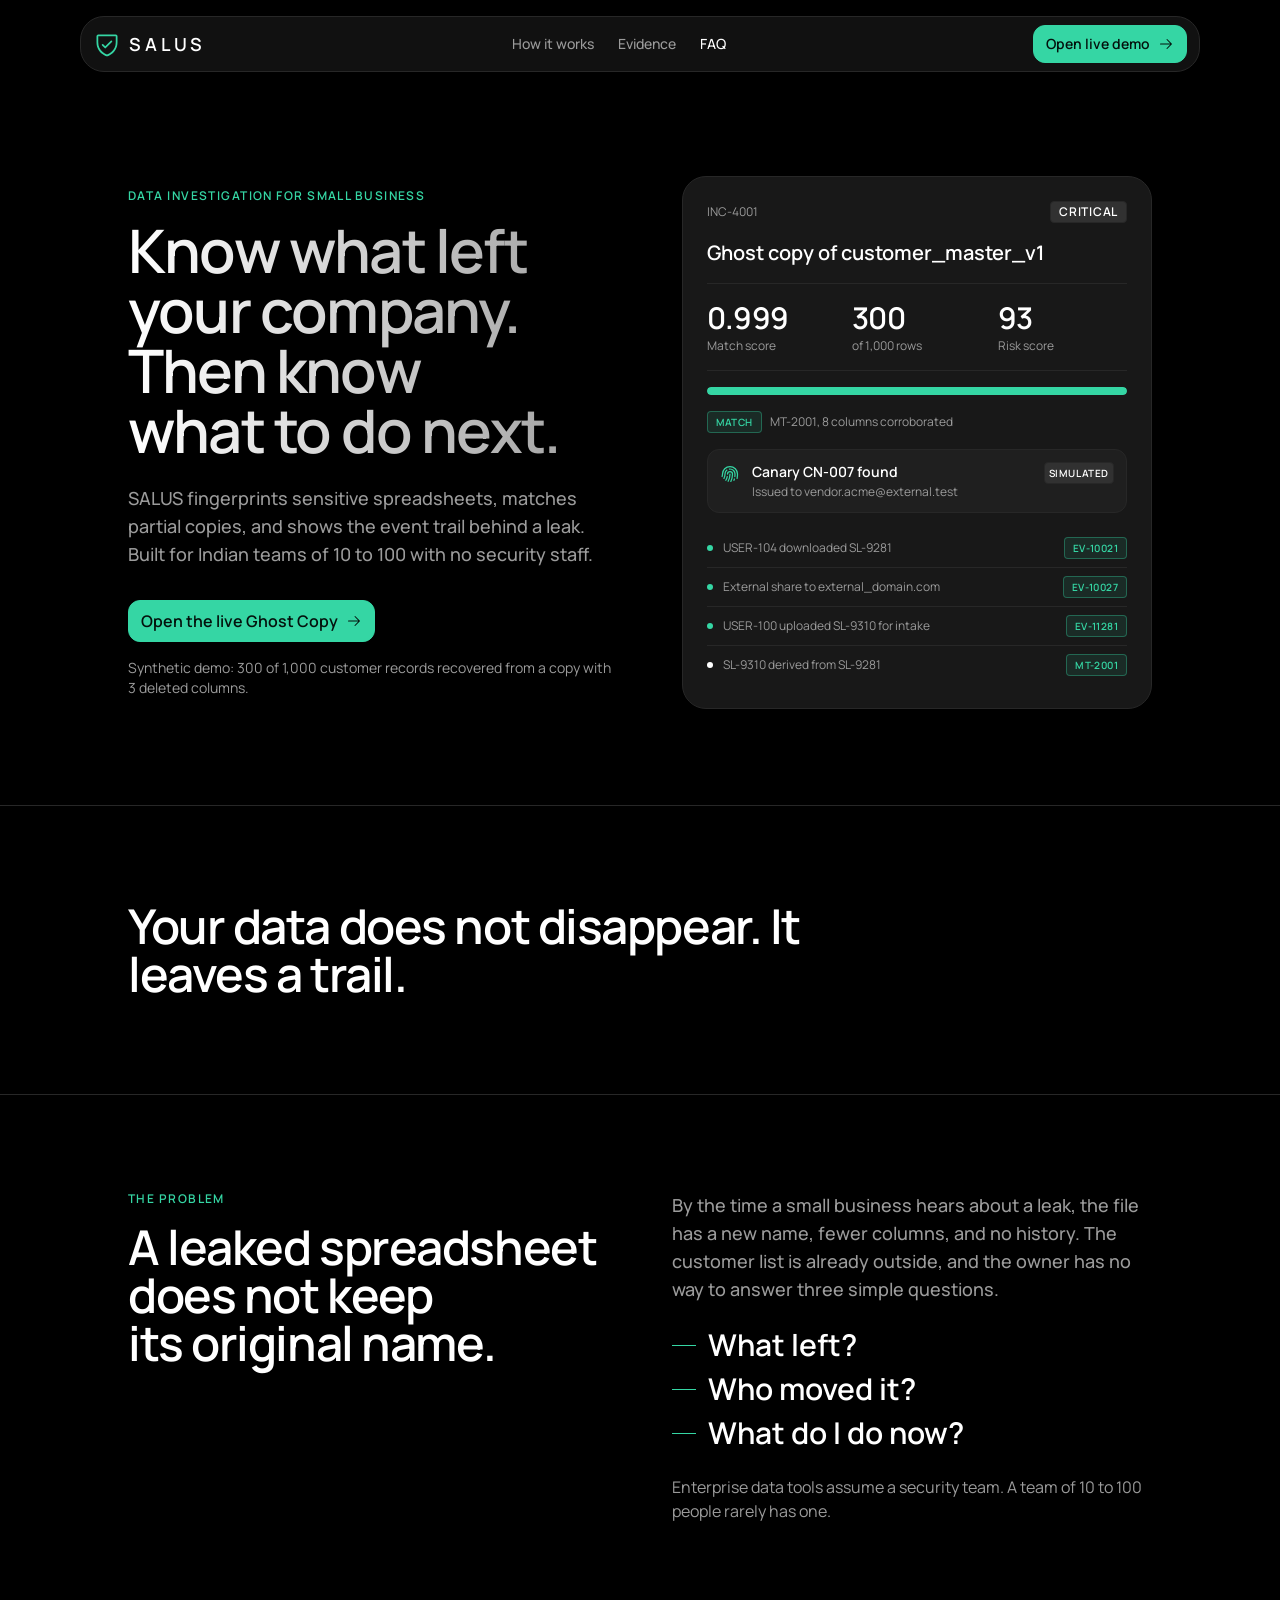
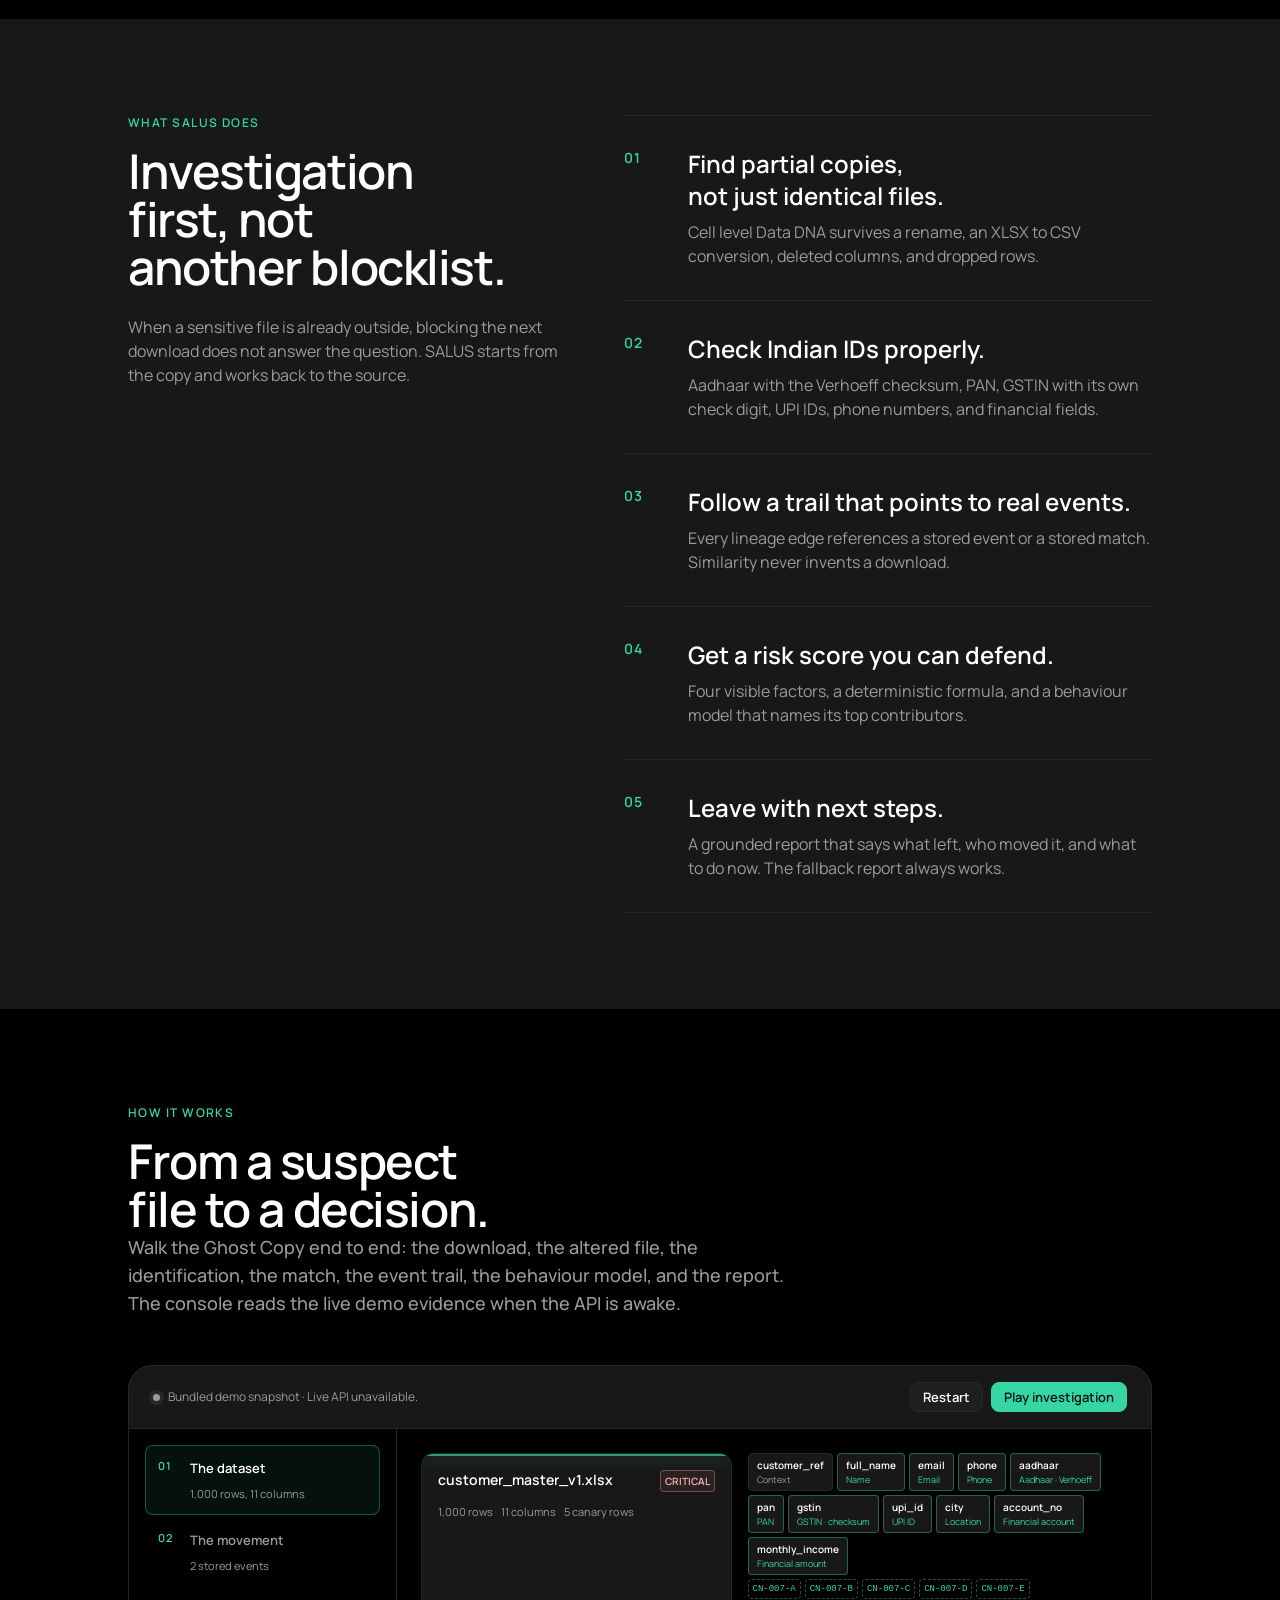
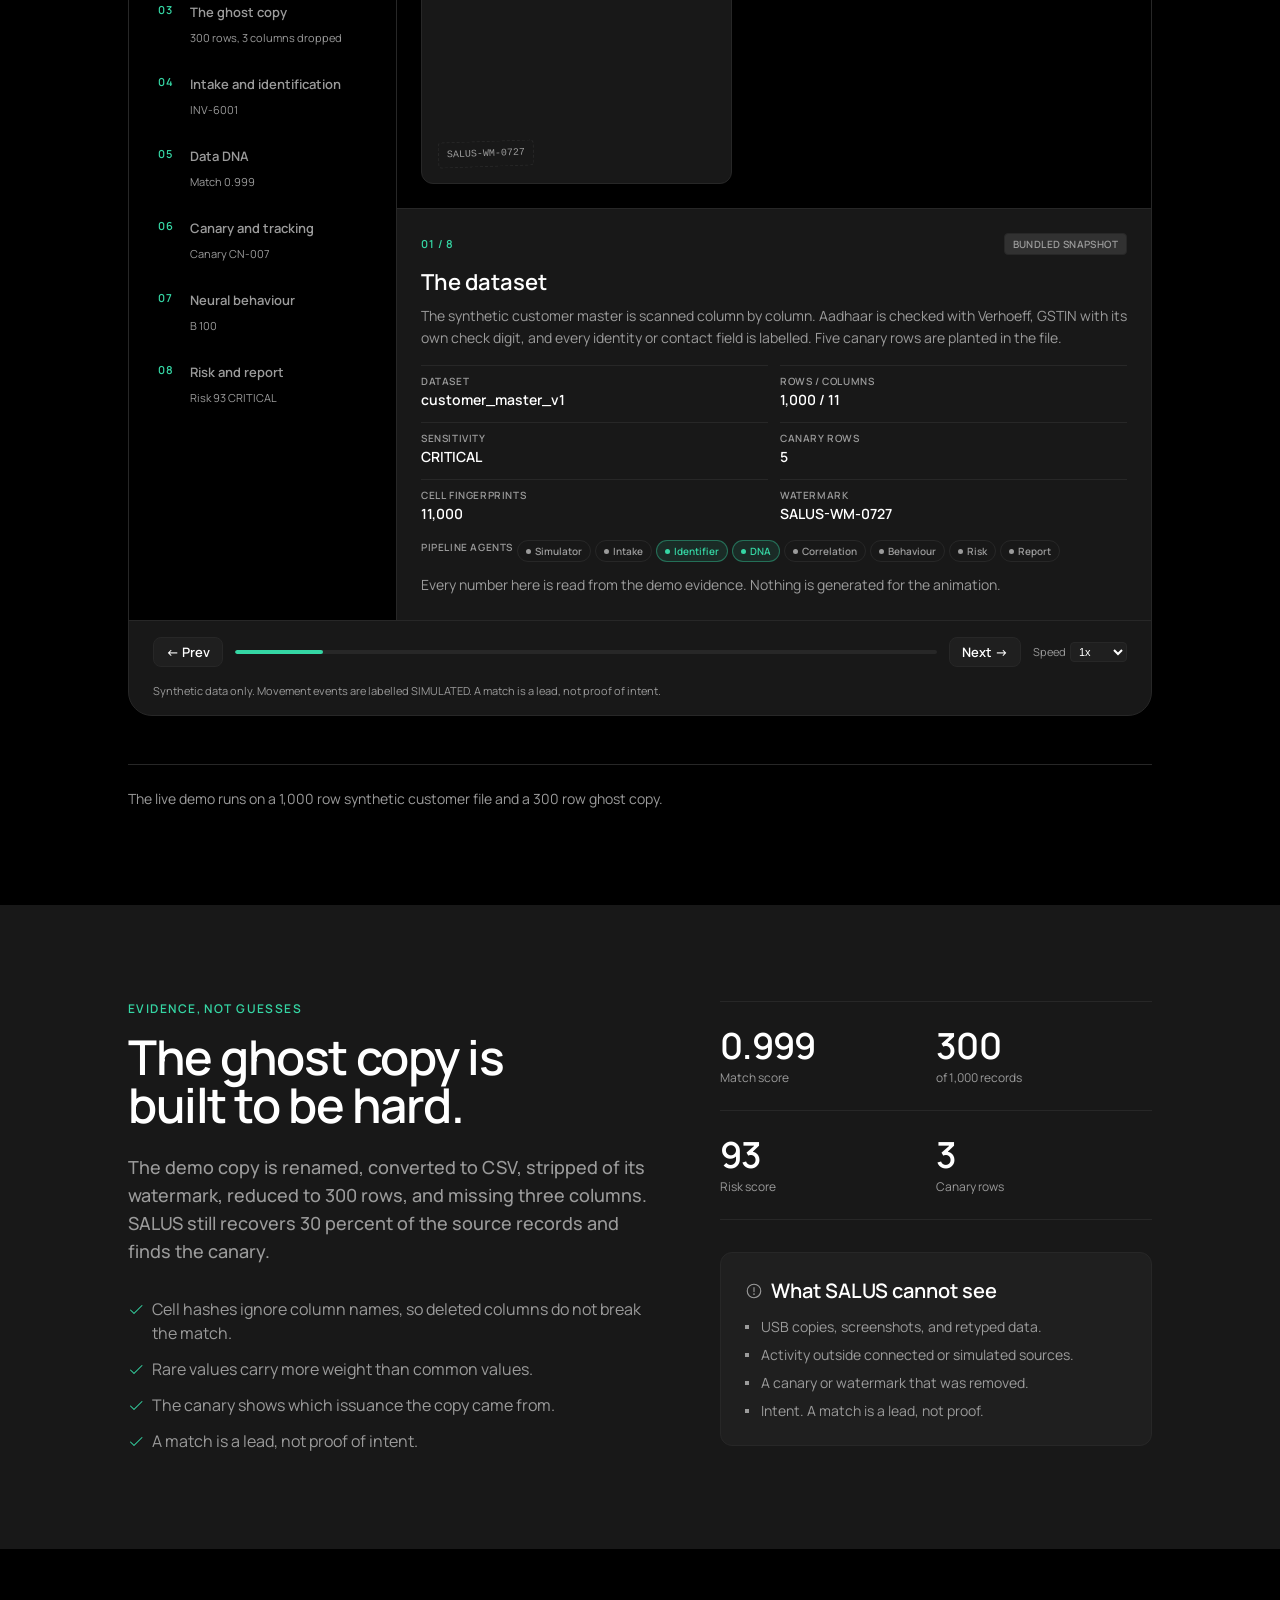
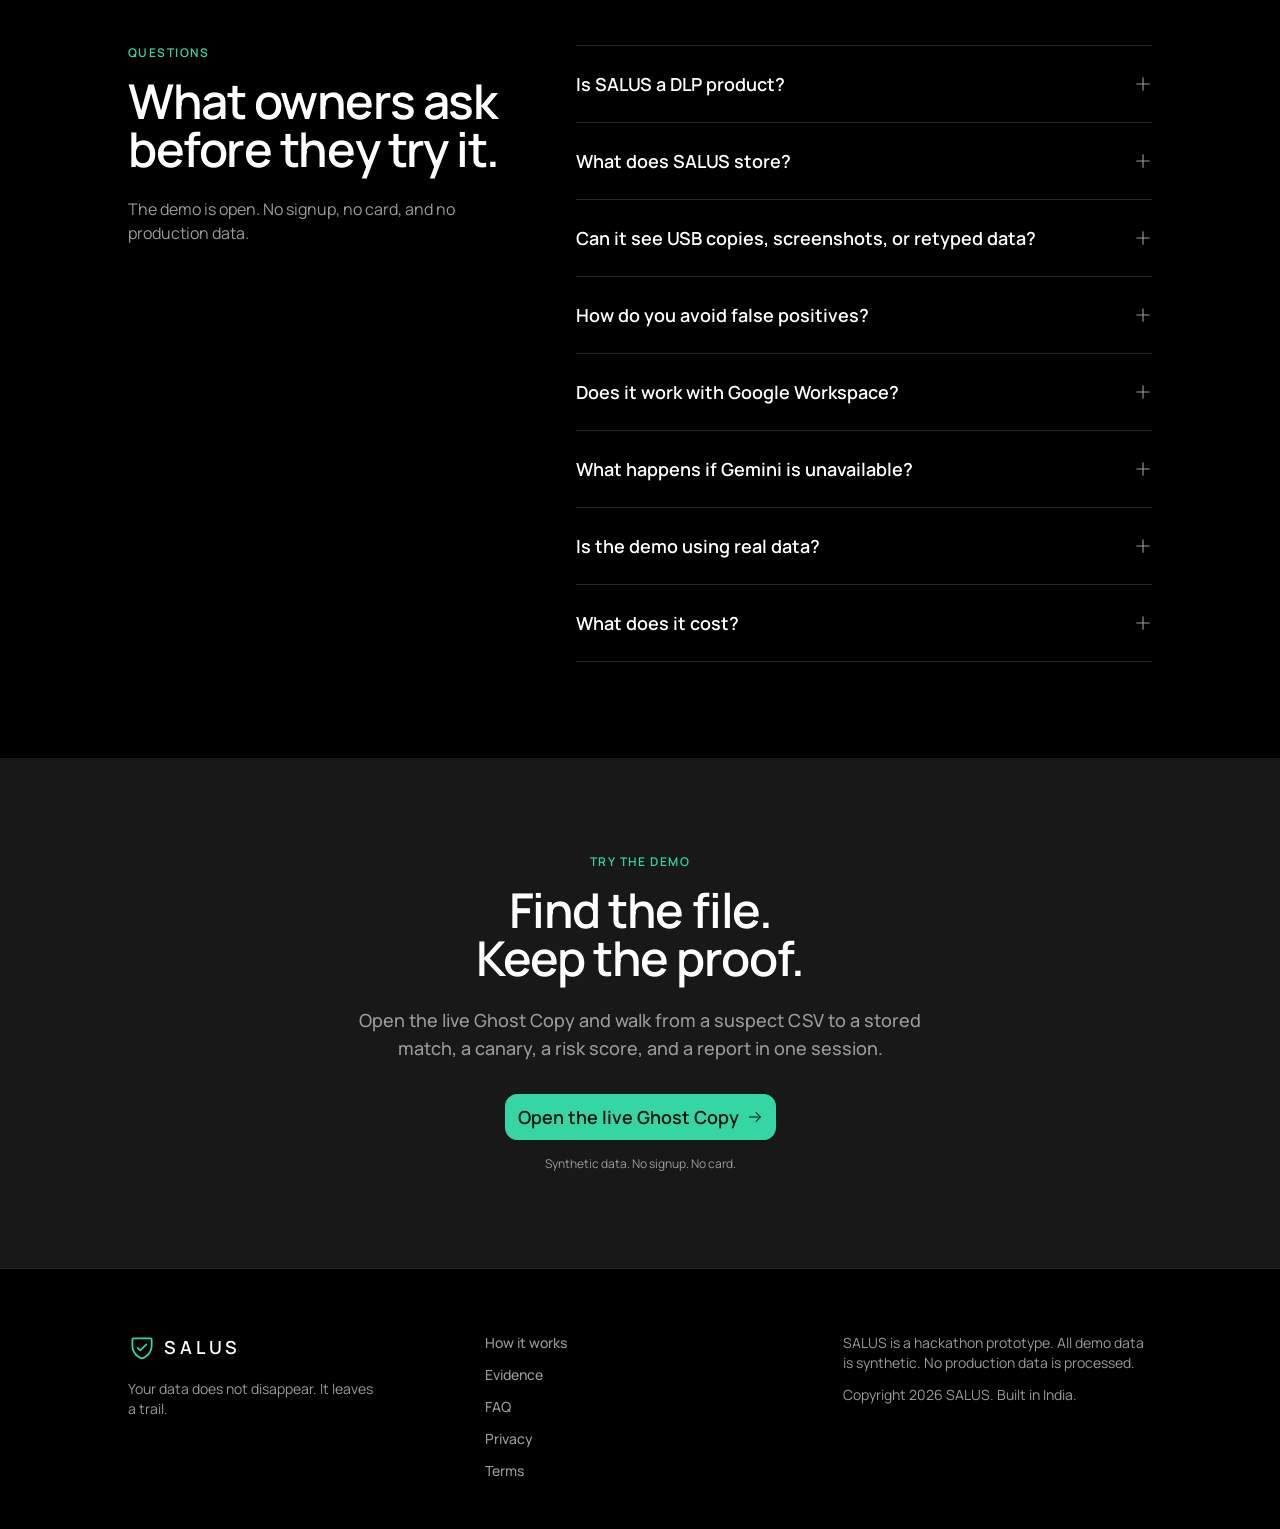
==== frontend/landing/index.html @ 2f7f0b15 "Add interactive Ghost Copy simulation to landing" ====
<!doctype html>
<html lang="en-IN">
<head>
  <meta charset="utf-8">
  <meta name="viewport" content="width=device-width, initial-scale=1">
  <title>SALUS | Know what left your company</title>
  <meta name="description" content="SALUS matches partial copies of sensitive spreadsheets, flags India PII, and shows the event trail behind a leak. Synthetic demo for small businesses.">
  <meta name="theme-color" content="#000000">
  <meta name="salus-api-base" content="__SALUS_API_BASE__">
  <link rel="canonical" href="https://salus-web.onrender.com/">
  <link rel="icon" type="image/svg+xml" href="favicon.svg">
  <link rel="icon" type="image/png" sizes="32x32" href="favicon-32.png">
  <link rel="apple-touch-icon" sizes="180x180" href="apple-touch-icon.png">
  <link rel="preload" href="assets/fonts/Manrope-VariableFont_wght.ttf" as="font" type="font/ttf" crossorigin>
  <link rel="stylesheet" href="styles.css">
  <link rel="stylesheet" href="simulation.css">
  <script>document.documentElement.classList.add("js");</script>

  <meta property="og:type" content="website">
  <meta property="og:url" content="https://salus-web.onrender.com/">
  <meta property="og:title" content="SALUS | Know what left your company">
  <meta property="og:description" content="Find partial copies, check Indian IDs, follow the event trail, and leave with next steps. Synthetic demo for small businesses.">
  <meta property="og:image" content="https://salus-web.onrender.com/og-image.png">
  <meta property="og:image:width" content="1200">
  <meta property="og:image:height" content="630">
  <meta property="og:image:alt" content="SALUS, your data does not disappear, it leaves a trail.">
  <meta name="twitter:card" content="summary_large_image">
  <meta name="twitter:title" content="SALUS | Know what left your company">
  <meta name="twitter:description" content="Find partial copies, check Indian IDs, follow the event trail, and leave with next steps. Synthetic demo for small businesses.">
  <meta name="twitter:image" content="https://salus-web.onrender.com/og-image.png">

  <script type="application/ld+json">
  {
    "@context": "https://schema.org",
    "@type": "FAQPage",
    "mainEntity": [
      {
        "@type": "Question",
        "name": "Is SALUS a DLP product?",
        "acceptedAnswer": {
          "@type": "Answer",
          "text": "No. DLP blocks known patterns at a gateway or endpoint. SALUS investigates a file that is already outside and links it to the source, the actor, and the stored events."
        }
      },
      {
        "@type": "Question",
        "name": "What does SALUS store?",
        "acceptedAnswer": {
          "@type": "Answer",
          "text": "Fingerprints, labels, counts, and metadata. Raw uploads are parsed in memory and are not kept as file contents."
        }
      },
      {
        "@type": "Question",
        "name": "Can it see USB copies, screenshots, or retyped data?",
        "acceptedAnswer": {
          "@type": "Answer",
          "text": "No. It can only see events from connected or simulated sources. Those limits are shown in every incident."
        }
      },
      {
        "@type": "Question",
        "name": "How do you avoid false positives?",
        "acceptedAnswer": {
          "@type": "Answer",
          "text": "Rare value weighting, a minimum of one rare matched cell, coverage checks, and an explicit rule that a match is a lead, not proof. The report shows the evidence."
        }
      },
      {
        "@type": "Question",
        "name": "Does it work with Google Workspace?",
        "acceptedAnswer": {
          "@type": "Answer",
          "text": "Not in this build. The event schema and lineage are ready for a Drive Activity and Admin Reports connector in the next phase."
        }
      },
      {
        "@type": "Question",
        "name": "What happens if Gemini is unavailable?",
        "acceptedAnswer": {
          "@type": "Answer",
          "text": "The deterministic composer produces the same report structure from the evidence. The UI shows which provider wrote the report."
        }
      },
      {
        "@type": "Question",
        "name": "Is the demo using real data?",
        "acceptedAnswer": {
          "@type": "Answer",
          "text": "No. Every record is synthetic, including the canary rows. Simulated events are labelled."
        }
      },
      {
        "@type": "Question",
        "name": "What does it cost?",
        "acceptedAnswer": {
          "@type": "Answer",
          "text": "The demo is free. Pilot pricing is not set. The goal is a tool small businesses can afford without a security team."
        }
      }
    ]
  }
  </script>
</head>
<body>
  <a class="skip-link" href="#main">Skip to content</a>

  <svg class="sprite" aria-hidden="true" focusable="false" xmlns="http://www.w3.org/2000/svg">
    <symbol id="i-arrow" viewBox="0 0 256 256"><path d="M221.66,133.66l-72,72a8,8,0,0,1-11.32-11.32L196.69,136H40a8,8,0,0,1,0-16H196.69L138.34,61.66a8,8,0,0,1,11.32-11.32l72,72A8,8,0,0,1,221.66,133.66Z"/></symbol>
    <symbol id="i-shield" viewBox="0 0 256 256"><path d="M208,40H48A16,16,0,0,0,32,56v56c0,52.72,25.52,84.67,46.93,102.19,23.06,18.86,46,25.26,47,25.53a8,8,0,0,0,4.2,0c1-.27,23.91-6.67,47-25.53C198.48,196.67,224,164.72,224,112V56A16,16,0,0,0,208,40Zm0,72c0,37.07-13.66,67.16-40.6,89.42A129.3,129.3,0,0,1,128,223.62a128.25,128.25,0,0,1-38.92-21.81C61.82,179.51,48,149.3,48,112l0-56,160,0ZM82.34,141.66a8,8,0,0,1,11.32-11.32L112,148.69l50.34-50.35a8,8,0,0,1,11.32,11.32l-56,56a8,8,0,0,1-11.32,0Z"/></symbol>
    <symbol id="i-fingerprint" viewBox="0 0 256 256"><path d="M72,128a134.63,134.63,0,0,1-14.16,60.47,8,8,0,1,1-14.32-7.12A118.8,118.8,0,0,0,56,128,71.73,71.73,0,0,1,83,71.8,8,8,0,1,1,93,84.29,55.76,55.76,0,0,0,72,128Zm56-8a8,8,0,0,0-8,8,184.12,184.12,0,0,1-23,89.1,8,8,0,0,0,14,7.76A200.19,200.19,0,0,0,136,128,8,8,0,0,0,128,120Zm0-32a40,40,0,0,0-40,40,8,8,0,0,0,16,0,24,24,0,0,1,48,0,214.09,214.09,0,0,1-20.51,92A8,8,0,1,0,146,226.83,230,230,0,0,0,168,128,40,40,0,0,0,128,88Zm0-64A104.11,104.11,0,0,0,24,128a87.76,87.76,0,0,1-5,29.33,8,8,0,0,0,15.09,5.33A103.9,103.9,0,0,0,40,128a88,88,0,0,1,176,0,282.24,282.24,0,0,1-5.29,54.45,8,8,0,0,0,6.3,9.4,8.22,8.22,0,0,0,1.55.15,8,8,0,0,0,7.84-6.45A298.37,298.37,0,0,0,232,128,104.12,104.12,0,0,0,128,24ZM94.4,152.17A8,8,0,0,0,85,158.42a151,151,0,0,1-17.21,45.44,8,8,0,0,0,13.86,8,166.67,166.67,0,0,0,19-50.25A8,8,0,0,0,94.4,152.17ZM128,56a72.85,72.85,0,0,0-9,.56,8,8,0,0,0,2,15.87A56.08,56.08,0,0,1,184,128a252.12,252.12,0,0,1-1.92,31A8,8,0,0,0,189,168a8.39,8.39,0,0,0,1,.06,8,8,0,0,0,7.92-7,266.48,266.48,0,0,0,2-33A72.08,72.08,0,0,0,128,56Zm57.93,128.25a8,8,0,0,0-9.75,5.75c-1.46,5.69-3.15,11.4-5,17a8,8,0,0,0,5,10.13,7.88,7.88,0,0,0,2.55.42,8,8,0,0,0,7.58-5.46c2-5.92,3.79-12,5.35-18.05A8,8,0,0,0,185.94,184.26Z"/></symbol>
    <symbol id="i-file-search" viewBox="0 0 256 256"><path d="M213.66,82.34l-56-56A8,8,0,0,0,152,24H56A16,16,0,0,0,40,40V216a16,16,0,0,0,16,16H200a16,16,0,0,0,16-16V88A8,8,0,0,0,213.66,82.34ZM160,51.31,188.69,80H160ZM200,216H56V40h88V88a8,8,0,0,0,8,8h48V216Zm-45.54-48.85a36.05,36.05,0,1,0-11.31,11.31l11.19,11.2a8,8,0,0,0,11.32-11.32ZM104,148a20,20,0,1,1,20,20A20,20,0,0,1,104,148Z"/></symbol>
    <symbol id="i-tree" viewBox="0 0 256 256"><path d="M160,112h48a16,16,0,0,0,16-16V48a16,16,0,0,0-16-16H160a16,16,0,0,0-16,16V64H128a24,24,0,0,0-24,24v32H72v-8A16,16,0,0,0,56,96H24A16,16,0,0,0,8,112v32a16,16,0,0,0,16,16H56a16,16,0,0,0,16-16v-8h32v32a24,24,0,0,0,24,24h16v16a16,16,0,0,0,16,16h48a16,16,0,0,0,16-16V160a16,16,0,0,0-16-16H160a16,16,0,0,0-16,16v16H128a8,8,0,0,1-8-8V88a8,8,0,0,1,8-8h16V96A16,16,0,0,0,160,112ZM56,144H24V112H56v32Zm104,16h48v48H160Zm0-112h48V96H160Z"/></symbol>
    <symbol id="i-gauge" viewBox="0 0 256 256"><path d="M207.06,72.67A111.24,111.24,0,0,0,128,40h-.4C66.07,40.21,16,91,16,153.13V176a16,16,0,0,0,16,16H224a16,16,0,0,0,16-16V152A111.25,111.25,0,0,0,207.06,72.67ZM224,176H119.71l54.76-75.3a8,8,0,0,0-12.94-9.42L99.92,176H32V153.13c0-3.08.15-6.12.43-9.13H56a8,8,0,0,0,0-16H35.27c10.32-38.86,44-68.24,84.73-71.66V80a8,8,0,0,0,16,0V56.33A96.14,96.14,0,0,1,221,128H200a8,8,0,0,0,0,16h23.67c.21,2.65.33,5.31.33,8Z"/></symbol>
    <symbol id="i-lock" viewBox="0 0 256 256"><path d="M128,112a28,28,0,0,0-8,54.83V184a8,8,0,0,0,16,0V166.83A28,28,0,0,0,128,112Zm0,40a12,12,0,1,1,12-12A12,12,0,0,1,128,152Zm80-72H176V56a48,48,0,0,0-96,0V80H48A16,16,0,0,0,32,96V208a16,16,0,0,0,16,16H208a16,16,0,0,0,16-16V96A16,16,0,0,0,208,80ZM96,56a32,32,0,0,1,64,0V80H96ZM208,208H48V96H208V208Z"/></symbol>
    <symbol id="i-warning" viewBox="0 0 256 256"><path d="M128,24A104,104,0,1,0,232,128,104.11,104.11,0,0,0,128,24Zm0,192a88,88,0,1,1,88-88A88.1,88.1,0,0,1,128,216Zm-8-80V80a8,8,0,0,1,16,0v56a8,8,0,0,1-16,0Zm20,36a12,12,0,1,1-12-12A12,12,0,0,1,140,172Z"/></symbol>
    <symbol id="i-check" viewBox="0 0 256 256"><path d="M229.66,77.66l-128,128a8,8,0,0,1-11.32,0l-56-56a8,8,0,0,1,11.32-11.32L96,188.69,218.34,66.34a8,8,0,0,1,11.32,11.32Z"/></symbol>
    <symbol id="i-plus" viewBox="0 0 256 256"><path d="M224,128a8,8,0,0,1-8,8H136v80a8,8,0,0,1-16,0V136H40a8,8,0,0,1,0-16h80V40a8,8,0,0,1,16,0v80h80A8,8,0,0,1,224,128Z"/></symbol>
    <symbol id="i-house" viewBox="0 0 256 256"><path d="M219.31,108.68l-80-80a16,16,0,0,0-22.62,0l-80,80A15.87,15.87,0,0,0,32,120v96a8,8,0,0,0,8,8h64a8,8,0,0,0,8-8V160h32v56a8,8,0,0,0,8,8h64a8,8,0,0,0,8-8V120A15.87,15.87,0,0,0,219.31,108.68ZM208,208H160V152a8,8,0,0,0-8-8H104a8,8,0,0,0-8,8v56H48V120l80-80,80,80Z"/></symbol>
    <symbol id="i-sparkle" viewBox="0 0 256 256"><path d="M197.58,129.06,146,110l-19-51.62a15.92,15.92,0,0,0-29.88,0L78,110l-51.62,19a15.92,15.92,0,0,0,0,29.88L78,178l19,51.62a15.92,15.92,0,0,0,29.88,0L146,178l51.62-19a15.92,15.92,0,0,0,0-29.88ZM137,164.22a8,8,0,0,0-4.74,4.74L112,223.85,91.78,169A8,8,0,0,0,87,164.22L32.15,144,87,123.78A8,8,0,0,0,91.78,119L112,64.15,132.22,119a8,8,0,0,0,4.74,4.74L191.85,144ZM144,40a8,8,0,0,1,8-8h16V16a8,8,0,0,1,16,0V32h16a8,8,0,0,1,0,16H184V64a8,8,0,0,1-16,0V48H152A8,8,0,0,1,144,40Z"/></symbol>
  </svg>

  <header class="site-header">
    <nav class="nav" aria-label="Primary">
      <a class="brand" href="#top" aria-label="SALUS home">
        <svg class="brand-icon" aria-hidden="true"><use href="#i-shield"></use></svg>
        <span class="brand-word">SALUS</span>
      </a>
      <div class="nav-links">
        <a href="#how-it-works">How it works</a>
        <a href="#evidence">Evidence</a>
        <a href="#faq">FAQ</a>
      </div>
      <a class="button button-small nav-cta" href="/app/">
        Open live demo
        <svg class="icon" aria-hidden="true"><use href="#i-arrow"></use></svg>
      </a>
      <button class="menu-toggle" type="button" aria-label="Open menu" aria-expanded="false" aria-controls="mobile-menu">
        <span></span><span></span><span></span>
      </button>
    </nav>
  </header>

  <div class="mobile-menu" id="mobile-menu" aria-hidden="true">
    <nav class="mobile-nav" aria-label="Mobile">
      <a href="#how-it-works" style="--i:0">How it works</a>
      <a href="#evidence" style="--i:1">Evidence</a>
      <a href="#faq" style="--i:2">FAQ</a>
      <a class="button" href="/app/" style="--i:3">
        Open the live Ghost Copy
        <svg class="icon" aria-hidden="true"><use href="#i-arrow"></use></svg>
      </a>
    </nav>
  </div>

  <main id="main">
    <section class="hero" id="top">
      <div class="container hero-grid">
        <div class="hero-copy reveal">
          <p class="eyebrow">Data investigation for small business</p>
          <h1>Know what left your company. Then know what to do next.</h1>
          <p class="lead">SALUS fingerprints sensitive spreadsheets, matches partial copies, and shows the event trail behind a leak. Built for Indian teams of 10 to 100 with no security staff.</p>
          <div class="hero-actions">
            <a class="button" href="/app/">
              Open the live Ghost Copy
              <svg class="icon" aria-hidden="true"><use href="#i-arrow"></use></svg>
            </a>
          </div>
          <p class="hero-proof">Synthetic demo: 300 of 1,000 customer records recovered from a copy with 3 deleted columns.</p>
        </div>

        <div class="hero-visual reveal" style="--delay:120ms">
          <div class="product-panel" role="group" aria-label="Example incident from the SALUS demo">
            <div class="panel-top">
              <span class="caption muted">INC-4001</span>
              <span class="chip">CRITICAL</span>
            </div>
            <p class="panel-title">Ghost copy of customer_master_v1</p>
            <div class="panel-metrics">
              <div>
                <span class="metric-value">0.999</span>
                <span class="metric-label">Match score</span>
              </div>
              <div>
                <span class="metric-value">300</span>
                <span class="metric-label">of 1,000 rows</span>
              </div>
              <div>
                <span class="metric-value">93</span>
                <span class="metric-label">Risk score</span>
              </div>
            </div>
            <div class="track" aria-hidden="true"><span class="track-fill"></span></div>
            <div class="panel-row">
              <span class="ref">MATCH</span>
              <span class="panel-row-text">MT-2001, 8 columns corroborated</span>
            </div>
            <div class="canary">
              <svg class="canary-icon" aria-hidden="true"><use href="#i-fingerprint"></use></svg>
              <div class="canary-text">
                <strong>Canary CN-007 found</strong>
                <span>Issued to vendor.acme@external.test</span>
              </div>
              <span class="chip chip-small">SIMULATED</span>
            </div>
            <div class="panel-list" aria-label="Lineage references">
              <div class="panel-line">
                <span class="dot"></span>
                <span>USER-104 downloaded SL-9281</span>
                <span class="ref">EV-10021</span>
              </div>
              <div class="panel-line">
                <span class="dot"></span>
                <span>External share to external_domain.com</span>
                <span class="ref">EV-10027</span>
              </div>
              <div class="panel-line">
                <span class="dot"></span>
                <span>USER-100 uploaded SL-9310 for intake</span>
                <span class="ref">EV-11281</span>
              </div>
              <div class="panel-line">
                <span class="dot dot-match"></span>
                <span>SL-9310 derived from SL-9281</span>
                <span class="ref ref-match">MT-2001</span>
              </div>
            </div>
          </div>
        </div>
      </div>
    </section>

    <section class="tagline" aria-label="SALUS tagline">
      <div class="container">
        <p class="tagline-text" id="tagline">
          <span class="word">Your</span>
          <span class="word">data</span>
          <span class="word">does</span>
          <span class="word">not</span>
          <span class="word">disappear.</span>
          <span class="word">It</span>
          <span class="word">leaves</span>
          <span class="word">a</span>
          <span class="word">trail.</span>
        </p>
      </div>
    </section>

    <section class="section problem" id="problem">
      <div class="container split">
        <div class="reveal">
          <p class="eyebrow">The problem</p>
          <h2>A leaked spreadsheet does not keep its original name.</h2>
        </div>
        <div class="reveal" style="--delay:80ms">
          <p class="body-large">By the time a small business hears about a leak, the file has a new name, fewer columns, and no history. The customer list is already outside, and the owner has no way to answer three simple questions.</p>
          <ul class="question-list">
            <li>What left?</li>
            <li>Who moved it?</li>
            <li>What do I do now?</li>
          </ul>
          <p class="body-muted">Enterprise data tools assume a security team. A team of 10 to 100 people rarely has one.</p>
        </div>
      </div>
    </section>

    <section class="section benefits" id="benefits">
      <div class="container benefits-grid">
        <div class="benefits-intro reveal">
          <p class="eyebrow">What SALUS does</p>
          <h2>Investigation first, not another blocklist.</h2>
          <p class="body-muted">When a sensitive file is already outside, blocking the next download does not answer the question. SALUS starts from the copy and works back to the source.</p>
        </div>
        <ol class="benefit-list">
          <li class="reveal">
            <span class="number">01</span>
            <div>
              <h3>Find partial copies, not just identical files.</h3>
              <p>Cell level Data DNA survives a rename, an XLSX to CSV conversion, deleted columns, and dropped rows.</p>
            </div>
          </li>
          <li class="reveal">
            <span class="number">02</span>
            <div>
              <h3>Check Indian IDs properly.</h3>
              <p>Aadhaar with the Verhoeff checksum, PAN, GSTIN with its own check digit, UPI IDs, phone numbers, and financial fields.</p>
            </div>
          </li>
          <li class="reveal">
            <span class="number">03</span>
            <div>
              <h3>Follow a trail that points to real events.</h3>
              <p>Every lineage edge references a stored event or a stored match. Similarity never invents a download.</p>
            </div>
          </li>
          <li class="reveal">
            <span class="number">04</span>
            <div>
              <h3>Get a risk score you can defend.</h3>
              <p>Four visible factors, a deterministic formula, and a behaviour model that names its top contributors.</p>
            </div>
          </li>
          <li class="reveal">
            <span class="number">05</span>
            <div>
              <h3>Leave with next steps.</h3>
              <p>A grounded report that says what left, who moved it, and what to do now. The fallback report always works.</p>
            </div>
          </li>
        </ol>
      </div>
    </section>

    <section class="section how" id="how-it-works">
      <div class="container">
        <div class="section-head reveal">
          <p class="eyebrow">How it works</p>
          <h2>From a suspect file to a decision.</h2>
          <p class="body-large">Walk the Ghost Copy end to end: the download, the altered file, the identification, the match, the event trail, the behaviour model, and the report. The console reads the live demo evidence when the API is awake.</p>
        </div>

        <div class="sim reveal" data-sim>
          <div class="sim-top">
            <div class="sim-status" aria-live="polite">
              <span class="sim-status-dot" data-sim-status-dot></span>
              <span data-sim-status>Loading demo evidence</span>
            </div>
            <div class="sim-top-actions">
              <button class="sim-button sim-button-ghost" type="button" data-sim-restart>Restart</button>
              <button class="sim-button sim-button-primary" type="button" data-sim-play aria-pressed="false">Play investigation</button>
            </div>
          </div>

          <div class="sim-layout">
            <ol class="sim-chapters" data-sim-chapters aria-label="Simulation chapters">
              <li><button type="button" data-sim-chapter="0" aria-current="step"><span>01</span><strong>The dataset</strong><small>1,000 rows, 11 columns</small></button></li>
              <li><button type="button" data-sim-chapter="1"><span>02</span><strong>The movement</strong><small>Download and external share</small></button></li>
              <li><button type="button" data-sim-chapter="2"><span>03</span><strong>The ghost copy</strong><small>Rename, strip, drop</small></button></li>
              <li><button type="button" data-sim-chapter="3"><span>04</span><strong>Intake and identification</strong><small>Hash, scan, label</small></button></li>
              <li><button type="button" data-sim-chapter="4"><span>05</span><strong>Data DNA</strong><small>Cell hashes and rarity</small></button></li>
              <li><button type="button" data-sim-chapter="5"><span>06</span><strong>Canary and tracking</strong><small>Events and lineage</small></button></li>
              <li><button type="button" data-sim-chapter="6"><span>07</span><strong>Neural behaviour</strong><small>Autoencoder scoring</small></button></li>
              <li><button type="button" data-sim-chapter="7"><span>08</span><strong>Risk and report</strong><small>Score and next actions</small></button></li>
            </ol>

            <div class="sim-stage">
              <div class="sim-visual" data-sim-visual aria-hidden="true"></div>
              <div class="sim-readout">
                <div class="sim-readout-top">
                  <span class="sim-step" data-sim-step>01 / 08</span>
                  <span class="sim-live" data-sim-live>Loading</span>
                </div>
                <h3 data-sim-title>The dataset</h3>
                <p data-sim-body>Reading the synthetic customer master and its canary rows.</p>
                <dl class="sim-facts" data-sim-facts></dl>
                <div class="sim-agents" data-sim-agents></div>
                <p class="sim-hint" data-sim-hint></p>
              </div>
            </div>
          </div>

          <div class="sim-controls">
            <button class="sim-button sim-button-ghost" type="button" data-sim-prev aria-label="Previous chapter">&larr; Prev</button>
            <div class="sim-progress" data-sim-progress role="progressbar" aria-label="Chapter progress" aria-valuemin="0" aria-valuemax="8" aria-valuenow="1">
              <span data-sim-progress-fill></span>
            </div>
            <button class="sim-button sim-button-ghost" type="button" data-sim-next aria-label="Next chapter">Next &rarr;</button>
            <label class="sim-speed">Speed
              <select data-sim-speed>
                <option value="0.75">0.75x</option>
                <option value="1" selected>1x</option>
                <option value="1.5">1.5x</option>
              </select>
            </label>
          </div>

          <p class="sim-footnote" data-sim-footnote>Synthetic data only. Movement events are labelled SIMULATED. A match is a lead, not proof of intent.</p>
          <div class="visually-hidden" data-sim-announcer aria-live="polite"></div>
        </div>

        <p class="demo-note reveal">The live demo runs on a 1,000 row synthetic customer file and a 300 row ghost copy.</p>
      </div>
    </section>

    <section class="section evidence" id="evidence">
      <div class="container evidence-grid">
        <div class="reveal">
          <p class="eyebrow">Evidence, not guesses</p>
          <h2>The ghost copy is built to be hard.</h2>
          <p class="body-large">The demo copy is renamed, converted to CSV, stripped of its watermark, reduced to 300 rows, and missing three columns. SALUS still recovers 30 percent of the source records and finds the canary.</p>
          <ul class="check-list">
            <li><svg class="icon check-icon" aria-hidden="true"><use href="#i-check"></use></svg>Cell hashes ignore column names, so deleted columns do not break the match.</li>
            <li><svg class="icon check-icon" aria-hidden="true"><use href="#i-check"></use></svg>Rare values carry more weight than common values.</li>
            <li><svg class="icon check-icon" aria-hidden="true"><use href="#i-check"></use></svg>The canary shows which issuance the copy came from.</li>
            <li><svg class="icon check-icon" aria-hidden="true"><use href="#i-check"></use></svg>A match is a lead, not proof of intent.</li>
          </ul>
        </div>
        <div class="evidence-side reveal" style="--delay:80ms">
          <div class="stat-grid">
            <div class="stat">
              <span class="stat-value">0.999</span>
              <span class="stat-label">Match score</span>
            </div>
            <div class="stat">
              <span class="stat-value">300</span>
              <span class="stat-label">of 1,000 records</span>
            </div>
            <div class="stat">
              <span class="stat-value">93</span>
              <span class="stat-label">Risk score</span>
            </div>
            <div class="stat">
              <span class="stat-value">3</span>
              <span class="stat-label">Canary rows</span>
            </div>
          </div>
          <div class="limits" id="limits">
            <div class="limits-head">
              <svg class="icon warning-icon" aria-hidden="true"><use href="#i-warning"></use></svg>
              <h3>What SALUS cannot see</h3>
            </div>
            <ul>
              <li>USB copies, screenshots, and retyped data.</li>
              <li>Activity outside connected or simulated sources.</li>
              <li>A canary or watermark that was removed.</li>
              <li>Intent. A match is a lead, not proof.</li>
            </ul>
          </div>
        </div>
      </div>
    </section>

    <section class="section faq" id="faq">
      <div class="container faq-grid">
        <div class="faq-intro reveal">
          <p class="eyebrow">Questions</p>
          <h2>What owners ask before they try it.</h2>
          <p class="body-muted">The demo is open. No signup, no card, and no production data.</p>
        </div>
        <div class="faq-list">
          <details class="reveal">
            <summary>Is SALUS a DLP product?<svg class="icon faq-icon" aria-hidden="true"><use href="#i-plus"></use></svg></summary>
            <p>No. DLP blocks known patterns at a gateway or endpoint. SALUS investigates a file that is already outside and links it to the source, the actor, and the stored events.</p>
          </details>
          <details class="reveal">
            <summary>What does SALUS store?<svg class="icon faq-icon" aria-hidden="true"><use href="#i-plus"></use></svg></summary>
            <p>Fingerprints, labels, counts, and metadata. Raw uploads are parsed in memory and are not kept as file contents.</p>
          </details>
          <details class="reveal">
            <summary>Can it see USB copies, screenshots, or retyped data?<svg class="icon faq-icon" aria-hidden="true"><use href="#i-plus"></use></svg></summary>
            <p>No. It can only see events from connected or simulated sources. Those limits are shown in every incident.</p>
          </details>
          <details class="reveal">
            <summary>How do you avoid false positives?<svg class="icon faq-icon" aria-hidden="true"><use href="#i-plus"></use></svg></summary>
            <p>Rare value weighting, a minimum of one rare matched cell, coverage checks, and an explicit rule that a match is a lead, not proof. The report shows the evidence.</p>
          </details>
          <details class="reveal">
            <summary>Does it work with Google Workspace?<svg class="icon faq-icon" aria-hidden="true"><use href="#i-plus"></use></svg></summary>
            <p>Not in this build. The event schema and lineage are ready for a Drive Activity and Admin Reports connector in the next phase.</p>
          </details>
          <details class="reveal">
            <summary>What happens if Gemini is unavailable?<svg class="icon faq-icon" aria-hidden="true"><use href="#i-plus"></use></svg></summary>
            <p>The deterministic composer produces the same report structure from the evidence. The UI shows which provider wrote the report.</p>
          </details>
          <details class="reveal">
            <summary>Is the demo using real data?<svg class="icon faq-icon" aria-hidden="true"><use href="#i-plus"></use></svg></summary>
            <p>No. Every record is synthetic, including the canary rows. Simulated events are labelled.</p>
          </details>
          <details class="reveal">
            <summary>What does it cost?<svg class="icon faq-icon" aria-hidden="true"><use href="#i-plus"></use></svg></summary>
            <p>The demo is free. Pilot pricing is not set. The goal is a tool small businesses can afford without a security team.</p>
          </details>
        </div>
      </div>
    </section>

    <section class="section final" id="demo">
      <div class="container final-inner reveal">
        <p class="eyebrow">Try the demo</p>
        <h2>Find the file. Keep the proof.</h2>
        <p class="body-large">Open the live Ghost Copy and walk from a suspect CSV to a stored match, a canary, a risk score, and a report in one session.</p>
        <a class="button button-large" href="/app/">
          Open the live Ghost Copy
          <svg class="icon" aria-hidden="true"><use href="#i-arrow"></use></svg>
        </a>
        <p class="caption muted">Synthetic data. No signup. No card.</p>
      </div>
    </section>
  </main>

  <footer class="footer">
    <div class="container footer-grid">
      <div>
        <a class="brand" href="#top" aria-label="SALUS home">
          <svg class="brand-icon" aria-hidden="true"><use href="#i-shield"></use></svg>
          <span class="brand-word">SALUS</span>
        </a>
        <p class="footer-tagline">Your data does not disappear. It leaves a trail.</p>
      </div>
      <nav class="footer-links" aria-label="Footer">
        <a href="#how-it-works">How it works</a>
        <a href="#evidence">Evidence</a>
        <a href="#faq">FAQ</a>
        <a href="privacy.html">Privacy</a>
        <a href="terms.html">Terms</a>
      </nav>
      <div class="footer-note">
        <p>SALUS is a hackathon prototype. All demo data is synthetic. No production data is processed.</p>
        <p class="caption muted">Copyright 2026 SALUS. Built in India.</p>
      </div>
    </div>
  </footer>

  <script src="app.js" defer></script>
  <script src="simulation.js" defer></script>
</body>
</html>
---- frontend/landing/styles.css ----
@font-face {
  font-family: "Manrope";
  src: url("assets/fonts/Manrope-VariableFont_wght.ttf") format("truetype");
  font-weight: 200 800;
  font-style: normal;
  font-display: swap;
}

:root {
  --black: #000000;
  --surface: #181818;
  --surface-raised: #1f1f1f;
  --border: #272727;
  --chip: #313131;
  --text: #ffffff;
  --muted: #9b9b9b;
  --accent: #35d6a4;
  --accent-ink: #04120d;
  --s25: 2px;
  --s50: 4px;
  --s75: 8px;
  --s100: 12px;
  --s200: 16px;
  --s300: 24px;
  --s400: 32px;
  --s500: 40px;
  --s600: 48px;
  --s700: 64px;
  --s800: 80px;
  --s900: 96px;
  --r-sm: 4px;
  --r-md: 8px;
  --r-lg: 12px;
  --r-xl: 16px;
  --r-2xl: 24px;
  --ease: cubic-bezier(0.22, 1, 0.36, 1);
  --max: 1120px;
}

*,
*::before,
*::after {
  box-sizing: border-box;
}

html {
  scroll-behavior: smooth;
  scroll-padding-top: 120px;
}

body {
  margin: 0;
  background: var(--black);
  color: var(--text);
  font-family: "Manrope", sans-serif;
  font-size: 16px;
  line-height: 24px;
  font-weight: 400;
  overflow-x: hidden;
  -webkit-font-smoothing: antialiased;
  text-rendering: optimizeLegibility;
}

body.no-scroll {
  overflow: hidden;
}

::selection {
  background: var(--accent);
  color: var(--accent-ink);
}

a {
  color: inherit;
  text-decoration: none;
}

button,
input,
summary {
  font: inherit;
}

button {
  cursor: pointer;
}

img,
svg {
  display: block;
}

h1,
h2,
h3,
h4,
h5,
h6,
p,
ul,
ol {
  margin: 0;
}

h1,
h2,
h3,
h4,
h5,
h6 {
  font-weight: 600;
  text-wrap: balance;
}

p {
  text-wrap: pretty;
}

ul,
ol {
  padding: 0;
  list-style: none;
}

.icon {
  width: 1em;
  height: 1em;
  fill: currentColor;
  flex: none;
}

.sprite {
  position: absolute;
  width: 0;
  height: 0;
  overflow: hidden;
}

.container {
  width: 100%;
  max-width: var(--max);
  margin: 0 auto;
  padding: 0 var(--s600);
}

.skip-link {
  position: fixed;
  top: var(--s200);
  left: var(--s200);
  z-index: 200;
  transform: translateY(-200%);
  background: var(--accent);
  color: var(--accent-ink);
  padding: var(--s75) var(--s100);
  border-radius: var(--r-md);
  font-size: 14px;
  line-height: 20px;
  font-weight: 600;
  transition: transform 300ms var(--ease);
}

.skip-link:focus {
  transform: translateY(0);
}

:focus-visible {
  outline: 2px solid var(--accent);
  outline-offset: 4px;
}

/* Navigation */

.site-header {
  position: fixed;
  inset: 0 0 auto 0;
  z-index: 100;
  display: flex;
  justify-content: center;
  padding: var(--s200) var(--s200) 0;
}

.nav {
  width: 100%;
  max-width: var(--max);
  display: flex;
  align-items: center;
  justify-content: space-between;
  gap: var(--s300);
  padding: var(--s75) var(--s100);
  border: 1px solid var(--border);
  border-radius: var(--r-2xl);
  background: rgba(24, 24, 24, 0.72);
  backdrop-filter: blur(18px);
  -webkit-backdrop-filter: blur(18px);
}

.brand {
  display: inline-flex;
  align-items: center;
  gap: var(--s75);
}

.brand-icon {
  width: 28px;
  height: 28px;
  fill: var(--accent);
}

.brand-word {
  font-size: 18px;
  line-height: 28px;
  font-weight: 600;
  letter-spacing: 0.22em;
}

.nav-links {
  display: flex;
  align-items: center;
  gap: var(--s300);
}

.nav-links a {
  color: var(--muted);
  font-size: 14px;
  line-height: 20px;
  font-weight: 500;
  transition: color 300ms var(--ease);
}

.nav-links a:hover,
.nav-links a.is-current {
  color: var(--text);
}

.button {
  display: inline-flex;
  align-items: center;
  justify-content: center;
  gap: var(--s75);
  padding: var(--s75) var(--s100);
  border: 1px solid var(--accent);
  border-radius: var(--r-lg);
  background: var(--accent);
  color: var(--accent-ink);
  font-size: 16px;
  line-height: 24px;
  font-weight: 600;
  transition: background 300ms var(--ease), transform 200ms var(--ease);
}

.button .icon {
  width: 16px;
  height: 16px;
}

.button:hover {
  background: #5be7bc;
  border-color: #5be7bc;
}

.button:active {
  transform: scale(0.98);
}

.button-small {
  font-size: 14px;
  line-height: 20px;
}

.button-large {
  padding: var(--s75) var(--s100);
  font-size: 18px;
  line-height: 28px;
}

.menu-toggle {
  display: none;
  width: 40px;
  height: 40px;
  border: 1px solid var(--border);
  border-radius: var(--r-md);
  background: transparent;
  align-items: center;
  justify-content: center;
  flex-direction: column;
  gap: var(--s50);
}

.menu-toggle span {
  display: block;
  width: 18px;
  height: 2px;
  background: var(--text);
  transition: transform 300ms var(--ease), opacity 300ms var(--ease);
}

.menu-toggle.is-open span:nth-child(1) {
  transform: translateY(6px) rotate(45deg);
}

.menu-toggle.is-open span:nth-child(2) {
  opacity: 0;
}

.menu-toggle.is-open span:nth-child(3) {
  transform: translateY(-6px) rotate(-45deg);
}

.mobile-menu {
  position: fixed;
  inset: 0;
  z-index: 90;
  display: flex;
  align-items: center;
  background: rgba(24, 24, 24, 0.98);
  backdrop-filter: blur(20px);
  -webkit-backdrop-filter: blur(20px);
  padding: var(--s900) var(--s300) var(--s500);
  opacity: 0;
  visibility: hidden;
  transition: opacity 300ms var(--ease), visibility 300ms var(--ease);
}

.mobile-menu.is-open {
  opacity: 1;
  visibility: visible;
}

.mobile-nav {
  width: 100%;
  max-width: 680px;
  margin: 0 auto;
}

.mobile-nav a:not(.button) {
  display: block;
  margin-bottom: var(--s300);
  color: var(--text);
  font-size: 30px;
  line-height: 36px;
  font-weight: 600;
  opacity: 0;
  transform: translateY(24px);
  transition: opacity 500ms var(--ease), transform 500ms var(--ease);
}

.mobile-nav .button {
  margin-top: var(--s300);
  opacity: 0;
  transform: translateY(24px);
  transition: opacity 500ms var(--ease), transform 500ms var(--ease);
}

.mobile-menu.is-open .mobile-nav a,
.mobile-menu.is-open .mobile-nav .button {
  opacity: 1;
  transform: none;
  transition-delay: calc(var(--i) * 60ms);
}

/* Hero */

.hero {
  padding-top: 176px;
  padding-bottom: var(--s900);
  background: var(--black);
}

.hero-grid {
  display: grid;
  grid-template-columns: 1.02fr 0.98fr;
  gap: var(--s700);
  align-items: center;
}

.eyebrow {
  color: var(--accent);
  font-size: 12px;
  line-height: 16px;
  font-weight: 600;
  letter-spacing: 0.12em;
  text-transform: uppercase;
  margin-bottom: var(--s200);
}

.hero h1 {
  max-width: 680px;
  font-size: 60px;
  line-height: 60px;
  letter-spacing: -0.03em;
  color: var(--text);
  background: linear-gradient(90deg, #ffffff 0%, #9b9b9b 100%);
  -webkit-background-clip: text;
  background-clip: text;
  -webkit-text-fill-color: transparent;
}

.lead {
  max-width: 680px;
  margin-top: var(--s300);
  color: var(--muted);
  font-size: 18px;
  line-height: 28px;
  font-weight: 500;
}

.hero-actions {
  margin-top: var(--s400);
}

.hero-proof {
  max-width: 560px;
  margin-top: var(--s200);
  color: var(--muted);
  font-size: 14px;
  line-height: 20px;
}

.hero-visual {
  min-width: 0;
}

.product-panel {
  padding: var(--s300);
  border: 1px solid var(--border);
  border-radius: var(--r-2xl);
  background: var(--surface);
  font-size: 14px;
  line-height: 20px;
}

.panel-top {
  display: flex;
  align-items: center;
  justify-content: space-between;
  gap: var(--s200);
  margin-bottom: var(--s200);
}

.caption {
  font-size: 12px;
  line-height: 16px;
  font-weight: 400;
}

.muted {
  color: var(--muted);
}

.chip {
  display: inline-flex;
  align-items: center;
  padding: var(--s25) var(--s75);
  border: 1px solid var(--border);
  border-radius: var(--r-sm);
  background: var(--chip);
  color: var(--text);
  font-size: 12px;
  line-height: 16px;
  font-weight: 600;
  letter-spacing: 0.06em;
}

.chip-small {
  padding: var(--s25) var(--s50);
  font-size: 10px;
  line-height: 16px;
}

.panel-title {
  margin-bottom: var(--s200);
  font-size: 20px;
  line-height: 28px;
  font-weight: 600;
}

.panel-metrics {
  display: grid;
  grid-template-columns: repeat(3, minmax(0, 1fr));
  gap: var(--s200);
  margin-bottom: var(--s200);
  padding: var(--s200) 0;
  border-top: 1px solid var(--border);
  border-bottom: 1px solid var(--border);
}

.panel-metrics > div {
  display: flex;
  flex-direction: column;
  gap: var(--s25);
  min-width: 0;
}

.metric-value {
  font-size: 30px;
  line-height: 36px;
  font-weight: 600;
  letter-spacing: -0.02em;
}

.metric-label {
  color: var(--muted);
  font-size: 12px;
  line-height: 16px;
}

.track {
  height: 8px;
  margin-bottom: var(--s200);
  border-radius: var(--r-sm);
  background: var(--border);
  overflow: hidden;
}

.track-fill {
  display: block;
  width: 99.9%;
  height: 100%;
  border-radius: var(--r-sm);
  background: var(--accent);
}

.panel-row {
  display: flex;
  align-items: center;
  gap: var(--s75);
  margin-bottom: var(--s200);
}

.panel-row-text {
  color: var(--muted);
  font-size: 12px;
  line-height: 16px;
}

.ref {
  display: inline-flex;
  align-items: center;
  padding: var(--s25) var(--s75);
  border: 1px solid rgba(53, 214, 164, 0.35);
  border-radius: var(--r-sm);
  background: rgba(53, 214, 164, 0.1);
  color: var(--accent);
  font-size: 10px;
  line-height: 16px;
  font-weight: 600;
  letter-spacing: 0.04em;
  white-space: nowrap;
}

.canary {
  display: flex;
  align-items: flex-start;
  gap: var(--s100);
  margin-bottom: var(--s200);
  padding: var(--s100);
  border: 1px solid var(--border);
  border-radius: var(--r-lg);
  background: var(--surface-raised);
}

.canary-icon {
  width: 20px;
  height: 20px;
  fill: var(--accent);
  margin-top: var(--s25);
}

.canary-text {
  display: flex;
  flex-direction: column;
  gap: var(--s25);
  min-width: 0;
}

.canary-text strong {
  font-size: 14px;
  line-height: 20px;
  font-weight: 600;
}

.canary-text span {
  color: var(--muted);
  font-size: 12px;
  line-height: 16px;
  overflow-wrap: anywhere;
}

.canary .chip {
  margin-left: auto;
}

.panel-list {
  display: flex;
  flex-direction: column;
}

.panel-line {
  display: grid;
  grid-template-columns: 8px minmax(0, 1fr) auto;
  align-items: center;
  gap: var(--s75);
  padding: var(--s75) 0;
  color: var(--muted);
  font-size: 12px;
  line-height: 16px;
}

.panel-line + .panel-line {
  border-top: 1px solid var(--border);
}

.panel-line > span:nth-child(2) {
  overflow-wrap: anywhere;
}

.dot {
  width: 6px;
  height: 6px;
  border-radius: 50%;
  background: var(--accent);
}

.dot-match {
  background: var(--text);
}

/* Tagline */

.tagline {
  padding: var(--s900) 0;
  background: var(--black);
  border-top: 1px solid var(--border);
  border-bottom: 1px solid var(--border);
}

.tagline-text {
  max-width: 680px;
  font-size: 48px;
  line-height: 48px;
  font-weight: 600;
  letter-spacing: -0.03em;
}

.word {
  color: var(--text);
  transition: color 500ms var(--ease);
}

.js .word {
  color: rgba(255, 255, 255, 0.28);
}

.js .word.is-lit {
  color: var(--text);
}

/* Shared sections */

.section {
  padding: var(--s900) 0;
}

.section h2 {
  max-width: 680px;
  font-size: 48px;
  line-height: 48px;
  letter-spacing: -0.03em;
}

.body-large {
  max-width: 680px;
  color: var(--muted);
  font-size: 18px;
  line-height: 28px;
  font-weight: 500;
}

.body-muted {
  max-width: 680px;
  color: var(--muted);
  font-size: 16px;
  line-height: 24px;
}

.split {
  display: grid;
  grid-template-columns: 1fr 1fr;
  gap: var(--s700);
  align-items: start;
}

.problem .question-list {
  display: flex;
  flex-direction: column;
  gap: var(--s75);
  margin: var(--s300) 0;
}

.question-list li {
  display: flex;
  align-items: center;
  gap: var(--s100);
  font-size: 30px;
  line-height: 36px;
  font-weight: 600;
}

.question-list li::before {
  content: "";
  width: 24px;
  height: 1px;
  background: var(--accent);
  flex: none;
}

.problem .body-muted {
  margin-top: var(--s300);
}

/* Benefits */

.benefits {
  background: var(--surface);
}

.benefits-grid {
  display: grid;
  grid-template-columns: 0.9fr 1.1fr;
  gap: var(--s700);
  align-items: start;
}

.benefits-intro {
  position: sticky;
  top: 120px;
}

.benefits-intro h2 {
  margin-bottom: var(--s300);
}

.benefit-list li {
  display: grid;
  grid-template-columns: 40px minmax(0, 1fr);
  gap: var(--s300);
  padding: var(--s400) 0;
  border-top: 1px solid var(--border);
}

.benefit-list li:last-child {
  border-bottom: 1px solid var(--border);
}

.benefit-list .number {
  color: var(--accent);
  font-size: 14px;
  line-height: 20px;
  font-weight: 600;
  letter-spacing: 0.06em;
}

.benefit-list h3 {
  margin-bottom: var(--s75);
  font-size: 24px;
  line-height: 32px;
}

.benefit-list p {
  color: var(--muted);
  font-size: 16px;
  line-height: 24px;
}

/* How it works */

.section-head {
  margin-bottom: var(--s600);
}

.steps {
  display: grid;
  grid-template-columns: repeat(3, minmax(0, 1fr));
  gap: var(--s600);
}

.step {
  padding-top: var(--s300);
  border-top: 1px solid var(--border);
}

.step-number {
  display: block;
  margin-bottom: var(--s200);
  color: var(--accent);
  font-size: 30px;
  line-height: 36px;
  font-weight: 600;
}

.step h3 {
  margin-bottom: var(--s75);
  font-size: 20px;
  line-height: 28px;
}

.step p {
  color: var(--muted);
  font-size: 16px;
  line-height: 24px;
}

.demo-note {
  margin-top: var(--s600);
  padding-top: var(--s300);
  border-top: 1px solid var(--border);
  color: var(--muted);
  font-size: 14px;
  line-height: 20px;
}

/* Evidence */

.evidence {
  background: var(--surface);
}

.evidence-grid {
  display: grid;
  grid-template-columns: 1.1fr 0.9fr;
  gap: var(--s700);
  align-items: start;
}

.evidence h2 {
  margin-bottom: var(--s300);
}

.check-list {
  display: flex;
  flex-direction: column;
  gap: var(--s100);
  margin-top: var(--s400);
}

.check-list li {
  display: flex;
  align-items: flex-start;
  gap: var(--s75);
  color: var(--muted);
  font-size: 16px;
  line-height: 24px;
}

.check-icon {
  width: 16px;
  height: 16px;
  margin-top: var(--s50);
  fill: var(--accent);
}

.evidence-side {
  min-width: 0;
}

.stat-grid {
  display: grid;
  grid-template-columns: repeat(2, minmax(0, 1fr));
  border-top: 1px solid var(--border);
}

.stat {
  padding: var(--s300) 0;
  border-bottom: 1px solid var(--border);
}

.stat-value {
  display: block;
  font-size: 36px;
  line-height: 40px;
  font-weight: 600;
  letter-spacing: -0.02em;
}

.stat-label {
  display: block;
  margin-top: var(--s50);
  color: var(--muted);
  font-size: 12px;
  line-height: 16px;
}

.limits {
  margin-top: var(--s400);
  padding: var(--s300);
  border: 1px solid var(--border);
  border-radius: var(--r-lg);
  background: var(--surface-raised);
}

.limits-head {
  display: flex;
  align-items: center;
  gap: var(--s75);
  margin-bottom: var(--s100);
}

.warning-icon {
  width: 18px;
  height: 18px;
  fill: var(--muted);
}

.limits h3 {
  font-size: 20px;
  line-height: 28px;
}

.limits ul {
  display: flex;
  flex-direction: column;
  gap: var(--s75);
}

.limits li {
  position: relative;
  padding-left: var(--s200);
  color: var(--muted);
  font-size: 14px;
  line-height: 20px;
}

.limits li::before {
  content: "";
  position: absolute;
  left: 0;
  top: 8px;
  width: 4px;
  height: 4px;
  background: var(--muted);
}

/* FAQ */

.faq-grid {
  display: grid;
  grid-template-columns: 0.8fr 1.2fr;
  gap: var(--s700);
  align-items: start;
}

.faq-intro {
  position: sticky;
  top: 120px;
}

.faq-intro h2 {
  margin-bottom: var(--s300);
}

.faq-list details {
  border-top: 1px solid var(--border);
}

.faq-list details:last-child {
  border-bottom: 1px solid var(--border);
}

.faq-list summary {
  display: flex;
  align-items: center;
  justify-content: space-between;
  gap: var(--s300);
  padding: var(--s300) 0;
  color: var(--text);
  font-size: 18px;
  line-height: 28px;
  font-weight: 600;
  list-style: none;
  cursor: pointer;
}

.faq-list summary::-webkit-details-marker {
  display: none;
}

.faq-icon {
  width: 18px;
  height: 18px;
  fill: var(--muted);
  transition: transform 300ms var(--ease);
}

.faq-list details[open] .faq-icon {
  transform: rotate(45deg);
}

.faq-list details p {
  max-width: 640px;
  padding-bottom: var(--s300);
  color: var(--muted);
  font-size: 16px;
  line-height: 24px;
}

/* Final CTA */

.final {
  background: var(--surface);
}

.final-inner {
  display: flex;
  flex-direction: column;
  align-items: center;
  max-width: 680px;
  text-align: center;
}

.final-inner h2 {
  margin-bottom: var(--s300);
}

.final-inner .button {
  margin-top: var(--s400);
}

.final-inner .caption {
  margin-top: var(--s200);
}

/* Footer */

.footer {
  padding: var(--s700) 0 var(--s600);
  border-top: 1px solid var(--border);
  background: var(--black);
}

.footer-grid {
  display: grid;
  grid-template-columns: 1fr 1fr 1fr;
  gap: var(--s600);
  align-items: start;
}

.footer-tagline {
  margin-top: var(--s100);
  color: var(--muted);
  font-size: 14px;
  line-height: 20px;
  max-width: 280px;
}

.footer-links {
  display: flex;
  flex-direction: column;
  gap: var(--s100);
}

.footer-links a {
  color: var(--muted);
  font-size: 14px;
  line-height: 20px;
  font-weight: 500;
  transition: color 300ms var(--ease);
}

.footer-links a:hover {
  color: var(--text);
}

.footer-note p {
  color: var(--muted);
  font-size: 14px;
  line-height: 20px;
}

.footer-note .caption {
  margin-top: var(--s100);
}

/* Legal pages */

.legal-page {
  padding-top: 176px;
  padding-bottom: var(--s900);
}

.legal-content {
  max-width: 760px;
}

.legal-content h1 {
  margin-bottom: var(--s300);
  font-size: 48px;
  line-height: 48px;
  letter-spacing: -0.03em;
}

.legal-content h2 {
  margin-top: var(--s500);
  margin-bottom: var(--s100);
  font-size: 30px;
  line-height: 36px;
}

.legal-content p,
.legal-content li {
  color: var(--muted);
  font-size: 16px;
  line-height: 24px;
}

.legal-content p + p {
  margin-top: var(--s200);
}

.legal-content ul {
  margin-top: var(--s100);
  display: flex;
  flex-direction: column;
  gap: var(--s75);
}

.legal-content li {
  position: relative;
  padding-left: var(--s200);
}

.legal-content li::before {
  content: "";
  position: absolute;
  left: 0;
  top: 8px;
  width: 4px;
  height: 4px;
  background: var(--muted);
}

.legal-back {
  display: inline-flex;
  align-items: center;
  gap: var(--s75);
  margin-bottom: var(--s400);
  color: var(--accent);
  font-size: 14px;
  line-height: 20px;
  font-weight: 600;
}

.legal-back .icon {
  width: 16px;
  height: 16px;
  transform: rotate(180deg);
}

/* 404 */

.not-found {
  min-height: 80vh;
  display: grid;
  place-items: center;
  padding: 176px var(--s300) var(--s900);
  text-align: center;
}

.not-found h1 {
  margin-bottom: var(--s200);
  font-size: 48px;
  line-height: 48px;
  letter-spacing: -0.03em;
}

.not-found p {
  max-width: 560px;
  margin: 0 auto var(--s400);
  color: var(--muted);
  font-size: 18px;
  line-height: 28px;
}

/* Motion */

.js .reveal {
  opacity: 0;
  transform: translateY(32px);
  transition: opacity 700ms var(--ease), transform 700ms var(--ease);
  transition-delay: var(--delay, 0ms);
}

.js .reveal.is-visible {
  opacity: 1;
  transform: none;
}

@media (prefers-reduced-motion: reduce) {
  html {
    scroll-behavior: auto;
  }

  *,
  *::before,
  *::after {
    animation-duration: 0.01ms !important;
    animation-iteration-count: 1 !important;
    transition-duration: 0.01ms !important;
  }

  .js .reveal,
  .js .reveal.is-visible {
    opacity: 1;
    transform: none;
  }

  .js .word,
  .js .word.is-lit {
    color: var(--text);
  }
}

/* Responsive */

@media (max-width: 1024px) {
  .hero h1 {
    font-size: 48px;
    line-height: 48px;
  }

  .section h2,
  .tagline-text {
    font-size: 36px;
    line-height: 40px;
  }

  .container {
    padding: 0 var(--s400);
  }

  .hero-grid,
  .split,
  .benefits-grid,
  .evidence-grid,
  .faq-grid {
    gap: var(--s600);
  }
}

@media (max-width: 900px) {
  .nav-links,
  .nav-cta {
    display: none;
  }

  .menu-toggle {
    display: inline-flex;
  }

  .hero {
    padding-top: 132px;
    padding-bottom: var(--s700);
  }

  .hero-grid,
  .split,
  .benefits-grid,
  .evidence-grid,
  .faq-grid {
    grid-template-columns: 1fr;
  }

  .hero-visual {
    margin-top: var(--s300);
  }

  .benefits-intro,
  .faq-intro {
    position: static;
  }

  .steps {
    grid-template-columns: 1fr;
    gap: var(--s400);
  }

  .footer-grid {
    grid-template-columns: 1fr;
    gap: var(--s400);
  }

  .section,
  .tagline {
    padding: var(--s700) 0;
  }

  .legal-page {
    padding-top: 132px;
    padding-bottom: var(--s700);
  }
}

@media (max-width: 600px) {
  .container {
    padding: 0 var(--s300);
  }

  .site-header {
    padding: var(--s100) var(--s200) 0;
  }

  .nav {
    padding: var(--s50) var(--s75);
  }

  .hero h1 {
    font-size: 48px;
    line-height: 48px;
  }

  .lead {
    font-size: 16px;
    line-height: 24px;
  }

  .hero-actions .button {
    width: 100%;
  }

  .section h2,
  .tagline-text,
  .legal-content h1,
  .not-found h1 {
    font-size: 30px;
    line-height: 36px;
  }

  .benefit-list li {
    grid-template-columns: 32px minmax(0, 1fr);
    gap: var(--s200);
    padding: var(--s300) 0;
  }

  .benefit-list h3 {
    font-size: 20px;
    line-height: 28px;
  }

  .question-list li {
    font-size: 24px;
    line-height: 32px;
  }

  .metric-value {
    font-size: 24px;
    line-height: 32px;
  }

  .panel-metrics {
    gap: var(--s100);
  }

  .canary {
    flex-wrap: wrap;
  }

  .canary .chip {
    margin-left: 0;
  }

  .stat-value {
    font-size: 30px;
    line-height: 36px;
  }

  .mobile-nav a:not(.button) {
    font-size: 24px;
    line-height: 32px;
  }

  .footer-grid {
    gap: var(--s300);
  }
}
---- frontend/landing/simulation.css ----
.visually-hidden {
  position: absolute;
  width: 1px;
  height: 1px;
  padding: 0;
  margin: -1px;
  overflow: hidden;
  clip: rect(0 0 0 0);
  white-space: nowrap;
  border: 0;
}

.sim {
  border: 1px solid var(--border);
  border-radius: var(--r-2xl);
  background: var(--surface);
  overflow: hidden;
}

.sim-top {
  display: flex;
  align-items: center;
  justify-content: space-between;
  gap: var(--s200);
  padding: var(--s200) var(--s300);
  border-bottom: 1px solid var(--border);
}

.sim-status {
  display: inline-flex;
  align-items: center;
  gap: var(--s75);
  min-width: 0;
  color: var(--muted);
  font-size: 12px;
  line-height: 16px;
}

.sim-status-dot {
  width: 7px;
  height: 7px;
  flex: none;
  border-radius: 50%;
  background: var(--accent);
  box-shadow: 0 0 0 4px rgba(53, 214, 164, 0.12);
}

.sim-status-dot.is-snapshot {
  background: var(--muted);
  box-shadow: 0 0 0 4px rgba(155, 155, 155, 0.12);
}

.sim-status-dot.is-error {
  background: #ff8d8d;
  box-shadow: 0 0 0 4px rgba(255, 141, 141, 0.12);
}

.sim-top-actions {
  display: flex;
  align-items: center;
  gap: var(--s75);
  flex-wrap: wrap;
}

.sim-button {
  display: inline-flex;
  align-items: center;
  justify-content: center;
  gap: var(--s50);
  padding: var(--s50) var(--s100);
  border: 1px solid var(--border);
  border-radius: var(--r-md);
  background: var(--surface-raised);
  color: var(--text);
  font-size: 13px;
  line-height: 20px;
  font-weight: 600;
  transition: border-color 250ms var(--ease), background 250ms var(--ease), color 250ms var(--ease), transform 200ms var(--ease);
}

.sim-button:hover {
  border-color: var(--accent);
  background: var(--chip);
}

.sim-button:active {
  transform: scale(0.98);
}

.sim-button-primary {
  border-color: var(--accent);
  background: var(--accent);
  color: var(--accent-ink);
}

.sim-button-primary:hover {
  border-color: #5be7bc;
  background: #5be7bc;
  color: var(--accent-ink);
}

.sim-button:disabled {
  opacity: 0.4;
  cursor: not-allowed;
}

.sim-layout {
  display: grid;
  grid-template-columns: 268px minmax(0, 1fr);
  min-height: 620px;
}

.sim-chapters {
  display: flex;
  flex-direction: column;
  gap: 2px;
  padding: var(--s200);
  border-right: 1px solid var(--border);
  background: var(--black);
}

.sim-chapters li {
  min-width: 0;
}

.sim-chapters button {
  display: grid;
  grid-template-columns: 24px minmax(0, 1fr);
  gap: var(--s75);
  width: 100%;
  padding: var(--s100);
  border: 1px solid transparent;
  border-radius: var(--r-md);
  background: transparent;
  color: var(--muted);
  text-align: left;
  transition: background 250ms var(--ease), border-color 250ms var(--ease), color 250ms var(--ease);
}

.sim-chapters button:hover {
  background: var(--surface);
  color: var(--text);
}

.sim-chapters button[aria-current="step"] {
  border-color: rgba(53, 214, 164, 0.35);
  background: rgba(53, 214, 164, 0.08);
  color: var(--text);
}

.sim-chapters button > span {
  grid-row: span 2;
  color: var(--accent);
  font-size: 11px;
  line-height: 16px;
  font-weight: 600;
  letter-spacing: 0.08em;
}

.sim-chapters strong {
  display: block;
  font-size: 13px;
  line-height: 20px;
  font-weight: 600;
  overflow-wrap: anywhere;
}

.sim-chapters small {
  display: block;
  color: var(--muted);
  font-size: 11px;
  line-height: 16px;
  overflow-wrap: anywhere;
}

.sim-stage {
  display: flex;
  flex-direction: column;
  min-width: 0;
}

.sim-visual {
  position: relative;
  min-height: 380px;
  border-bottom: 1px solid var(--border);
  background: var(--black);
  overflow: hidden;
}

.viz {
  position: absolute;
  inset: 0;
  display: grid;
  gap: var(--s200);
  padding: var(--s300);
  min-width: 0;
}

.viz * {
  min-width: 0;
}

.sim-readout {
  padding: var(--s300);
}

.sim-readout-top {
  display: flex;
  align-items: center;
  justify-content: space-between;
  gap: var(--s100);
  margin-bottom: var(--s100);
}

.sim-step {
  color: var(--accent);
  font-size: 11px;
  line-height: 16px;
  font-weight: 600;
  letter-spacing: 0.08em;
}

.sim-live {
  display: inline-flex;
  align-items: center;
  gap: var(--s50);
  padding: var(--s25) var(--s75);
  border: 1px solid var(--border);
  border-radius: var(--r-sm);
  background: var(--chip);
  color: var(--muted);
  font-size: 10px;
  line-height: 16px;
  font-weight: 600;
  letter-spacing: 0.04em;
  text-transform: uppercase;
  white-space: nowrap;
}

.sim-live.is-live {
  border-color: rgba(53, 214, 164, 0.35);
  background: rgba(53, 214, 164, 0.1);
  color: var(--accent);
}

.sim-readout h3 {
  margin-bottom: var(--s75);
  font-size: 22px;
  line-height: 30px;
}

.sim-readout > p {
  max-width: 720px;
  color: var(--muted);
  font-size: 14px;
  line-height: 22px;
}

.sim-facts {
  display: grid;
  grid-template-columns: repeat(2, minmax(0, 1fr));
  gap: var(--s100);
  margin: var(--s200) 0 0;
}

.sim-fact {
  padding-top: var(--s75);
  border-top: 1px solid var(--border);
}

.sim-fact dt {
  color: var(--muted);
  font-size: 10px;
  line-height: 14px;
  font-weight: 600;
  letter-spacing: 0.06em;
  text-transform: uppercase;
}

.sim-fact dd {
  margin: var(--s25) 0 0;
  color: var(--text);
  font-size: 14px;
  line-height: 20px;
  font-weight: 600;
  overflow-wrap: anywhere;
}

.sim-agents {
  display: flex;
  flex-wrap: wrap;
  gap: var(--s50);
  margin-top: var(--s200);
}

.sim-agent {
  display: inline-flex;
  align-items: center;
  gap: var(--s50);
  padding: var(--s25) var(--s75);
  border: 1px solid var(--border);
  border-radius: 999px;
  color: var(--muted);
  font-size: 10px;
  line-height: 16px;
  font-weight: 600;
}

.sim-agent.is-active {
  border-color: rgba(53, 214, 164, 0.4);
  background: rgba(53, 214, 164, 0.1);
  color: var(--accent);
}

.sim-agent i {
  width: 5px;
  height: 5px;
  border-radius: 50%;
  background: currentColor;
}

.sim-hint {
  margin-top: var(--s100);
  color: var(--muted);
  font-size: 11px;
  line-height: 16px;
}

.sim-controls {
  display: flex;
  align-items: center;
  gap: var(--s100);
  padding: var(--s200) var(--s300);
  border-top: 1px solid var(--border);
}

.sim-progress {
  position: relative;
  flex: 1;
  height: 4px;
  border-radius: 999px;
  background: var(--border);
  overflow: hidden;
}

.sim-progress > span {
  display: block;
  width: 12.5%;
  height: 100%;
  border-radius: inherit;
  background: var(--accent);
  transform-origin: left center;
  transition: width 400ms var(--ease);
}

.sim-speed {
  display: inline-flex;
  align-items: center;
  gap: var(--s50);
  color: var(--muted);
  font-size: 11px;
  line-height: 16px;
  white-space: nowrap;
}

.sim-speed select {
  padding: var(--s25) var(--s50);
  border: 1px solid var(--border);
  border-radius: var(--r-sm);
  background: var(--surface-raised);
  color: var(--text);
  font-size: 11px;
}

.sim-footnote {
  padding: 0 var(--s300) var(--s200);
  color: var(--muted);
  font-size: 11px;
  line-height: 16px;
}

.sim.is-paused .sim-visual * {
  animation-play-state: paused !important;
}

/* Shared visual pieces */

.viz-chip {
  display: inline-flex;
  align-items: center;
  gap: var(--s25);
  padding: var(--s25) var(--s50);
  border: 1px solid var(--border);
  border-radius: var(--r-sm);
  background: var(--surface-raised);
  color: var(--muted);
  font-size: 10px;
  line-height: 16px;
  font-weight: 600;
  white-space: nowrap;
}

.viz-chip.is-accent {
  border-color: rgba(53, 214, 164, 0.4);
  background: rgba(53, 214, 164, 0.1);
  color: var(--accent);
}

.viz-chip.is-warn {
  border-color: rgba(255, 141, 141, 0.4);
  background: rgba(255, 141, 141, 0.08);
  color: #ffb3b3;
}

.viz-label {
  color: var(--muted);
  font-size: 10px;
  line-height: 14px;
  font-weight: 600;
  letter-spacing: 0.06em;
  text-transform: uppercase;
}

.viz-code {
  color: var(--text);
  font-family: ui-monospace, SFMono-Regular, Menlo, Consolas, monospace;
  font-size: 10px;
  line-height: 16px;
  overflow-wrap: anywhere;
}

/* Chapter 1: dataset */

.viz-dataset {
  grid-template-columns: minmax(0, 0.9fr) minmax(0, 1.1fr);
  align-items: stretch;
}

.viz-file {
  position: relative;
  display: flex;
  flex-direction: column;
  gap: var(--s100);
  padding: var(--s200);
  border: 1px solid var(--border);
  border-radius: var(--r-lg);
  background: var(--surface);
  overflow: hidden;
}

.viz-file-head {
  display: flex;
  align-items: flex-start;
  justify-content: space-between;
  gap: var(--s100);
}

.viz-file-name {
  font-size: 14px;
  line-height: 20px;
  font-weight: 600;
  overflow-wrap: anywhere;
}

.viz-file-meta {
  display: flex;
  flex-wrap: wrap;
  gap: var(--s75);
  color: var(--muted);
  font-size: 11px;
  line-height: 16px;
}

.viz-watermark {
  margin-top: auto;
  padding: var(--s50) var(--s75);
  border: 1px dashed var(--border);
  border-radius: var(--r-sm);
  color: var(--muted);
  font-family: ui-monospace, SFMono-Regular, Menlo, Consolas, monospace;
  font-size: 10px;
  line-height: 16px;
  transform: rotate(-2deg);
  width: fit-content;
}

.viz-scanline {
  position: absolute;
  left: 0;
  right: 0;
  top: 0;
  height: 2px;
  background: var(--accent);
  opacity: 0.7;
  box-shadow: 0 0 18px 4px rgba(53, 214, 164, 0.2);
  animation: sim-scan 4.5s var(--ease) infinite;
}

.viz-columns {
  display: flex;
  flex-wrap: wrap;
  align-content: flex-start;
  gap: var(--s50);
}

.viz-column {
  display: inline-flex;
  flex-direction: column;
  gap: 2px;
  padding: var(--s50) var(--s75);
  border: 1px solid var(--border);
  border-radius: var(--r-sm);
  background: var(--surface);
}

.viz-column strong {
  font-size: 10px;
  line-height: 14px;
  font-weight: 600;
}

.viz-column span {
  color: var(--muted);
  font-size: 9px;
  line-height: 12px;
}

.viz-column.is-pii {
  border-color: rgba(53, 214, 164, 0.4);
}

.viz-column.is-pii span {
  color: var(--accent);
}

.viz-canaries {
  display: flex;
  flex-wrap: wrap;
  gap: var(--s50);
  margin-top: auto;
}

.viz-canary-row {
  padding: var(--s25) var(--s50);
  border: 1px dashed rgba(53, 214, 164, 0.4);
  border-radius: var(--r-sm);
  color: var(--accent);
  font-family: ui-monospace, SFMono-Regular, Menlo, Consolas, monospace;
  font-size: 9px;
  line-height: 14px;
  animation: sim-pulse 2.8s var(--ease) infinite;
}

/* Chapter 2: movement */

.viz-flow {
  grid-template-rows: minmax(0, 1fr) auto;
}

.flow-map {
  position: relative;
  min-height: 170px;
}

.flow-line {
  position: absolute;
  left: 10%;
  right: 10%;
  top: 50%;
  border-top: 1px dashed var(--border);
}

.flow-node {
  position: absolute;
  top: 50%;
  display: flex;
  flex-direction: column;
  align-items: center;
  gap: var(--s50);
  width: 150px;
  transform: translate(-50%, -50%);
  text-align: center;
}

.flow-node strong {
  font-size: 11px;
  line-height: 16px;
  font-weight: 600;
}

.flow-node span {
  color: var(--muted);
  font-size: 9px;
  line-height: 12px;
}

.flow-node-dot {
  width: 28px;
  height: 28px;
  border: 1px solid var(--border);
  border-radius: 50%;
  background: var(--surface);
  box-shadow: 0 0 0 5px var(--black);
}

.flow-node.is-actor .flow-node-dot {
  border-color: var(--accent);
  background: rgba(53, 214, 164, 0.14);
}

.flow-node.is-external .flow-node-dot {
  border-color: rgba(255, 141, 141, 0.5);
  background: rgba(255, 141, 141, 0.1);
}

.flow-token {
  position: absolute;
  top: 50%;
  left: 10%;
  width: 16px;
  height: 16px;
  border-radius: 4px;
  background: var(--accent);
  box-shadow: 0 0 0 5px rgba(53, 214, 164, 0.15);
  transform: translate(-50%, -50%);
  animation: sim-flow 4.8s var(--ease) infinite;
}

.flow-events {
  display: grid;
  grid-template-columns: repeat(2, minmax(0, 1fr));
  gap: var(--s75);
}

.flow-event {
  display: flex;
  flex-direction: column;
  gap: var(--s25);
  padding: var(--s75);
  border: 1px solid var(--border);
  border-radius: var(--r-md);
  background: var(--surface);
}

.flow-event strong {
  font-size: 11px;
  line-height: 16px;
  font-weight: 600;
}

.flow-event span {
  color: var(--muted);
  font-size: 10px;
  line-height: 14px;
  overflow-wrap: anywhere;
}

.flow-event .viz-chip {
  width: fit-content;
}

/* Chapter 3: ghost copy */

.viz-ghost {
  grid-template-columns: minmax(0, 0.9fr) minmax(0, 1.1fr);
  align-items: start;
}

.ghost-card {
  position: relative;
  padding: var(--s200);
  border: 1px solid var(--border);
  border-radius: var(--r-lg);
  background: var(--surface);
}

.ghost-filename {
  font-size: 13px;
  line-height: 20px;
  font-weight: 600;
  overflow-wrap: anywhere;
}

.ghost-counter {
  display: flex;
  align-items: baseline;
  gap: var(--s50);
  margin-top: var(--s100);
  color: var(--muted);
  font-size: 11px;
  line-height: 16px;
}

.ghost-counter strong {
  color: var(--text);
  font-size: 28px;
  line-height: 32px;
  font-weight: 600;
  letter-spacing: -0.02em;
}

.ghost-stamp {
  display: inline-block;
  margin-top: var(--s100);
  padding: var(--s25) var(--s50);
  border: 1px dashed rgba(255, 141, 141, 0.5);
  border-radius: var(--r-sm);
  color: #ffb3b3;
  font-size: 9px;
  line-height: 14px;
  font-weight: 600;
  letter-spacing: 0.06em;
  transform: rotate(-3deg);
  animation: sim-pulse 2.4s var(--ease) infinite;
}

.ghost-changes {
  display: flex;
  flex-direction: column;
  gap: var(--s50);
}

.ghost-change {
  display: flex;
  align-items: center;
  justify-content: space-between;
  gap: var(--s75);
  padding: var(--s50) var(--s75);
  border: 1px solid var(--border);
  border-radius: var(--r-sm);
  background: var(--surface);
  color: var(--muted);
  font-size: 10px;
  line-height: 14px;
}

.ghost-change strong {
  color: var(--text);
  font-weight: 600;
}

.ghost-columns {
  grid-column: 1 / -1;
  display: flex;
  flex-wrap: wrap;
  gap: var(--s50);
}

.ghost-col {
  padding: var(--s25) var(--s50);
  border: 1px solid var(--border);
  border-radius: var(--r-sm);
  background: var(--surface);
  font-size: 9px;
  line-height: 14px;
}

.ghost-col.is-dropped {
  border-color: rgba(255, 141, 141, 0.35);
  color: #ffb3b3;
  animation: sim-drop 2.2s var(--ease) infinite;
}

.ghost-col.is-kept {
  border-color: rgba(53, 214, 164, 0.35);
  color: var(--accent);
}

/* Chapter 4: intake */

.viz-intake {
  grid-template-columns: minmax(0, 1fr) minmax(0, 1fr);
}

.intake-gate,
.intake-scan {
  display: flex;
  flex-direction: column;
  gap: var(--s75);
  padding: var(--s200);
  border: 1px solid var(--border);
  border-radius: var(--r-lg);
  background: var(--surface);
  position: relative;
  overflow: hidden;
}

.intake-gate strong {
  font-size: 12px;
  line-height: 18px;
  font-weight: 600;
  overflow-wrap: anywhere;
}

.intake-gate .viz-code {
  padding: var(--s50);
  border: 1px dashed var(--border);
  border-radius: var(--r-sm);
}

.intake-gate .viz-chip {
  width: fit-content;
}

.intake-scan::after {
  content: "";
  position: absolute;
  left: 0;
  right: 0;
  top: 0;
  height: 2px;
  background: var(--accent);
  opacity: 0.6;
  animation: sim-scan 3.6s var(--ease) infinite;
}

.intake-detectors {
  display: flex;
  flex-wrap: wrap;
  gap: var(--s50);
}

.intake-note {
  margin-top: auto;
  color: var(--muted);
  font-size: 10px;
  line-height: 14px;
}

/* Chapter 5: DNA */

.viz-dna {
  grid-template-columns: minmax(0, 1.05fr) minmax(0, 0.95fr);
  align-items: center;
}

.dna-grid {
  display: grid;
  grid-template-columns: repeat(10, minmax(0, 1fr));
  gap: 4px;
  padding: var(--s100);
  border: 1px solid var(--border);
  border-radius: var(--r-lg);
  background: var(--surface);
}

.dna-cell {
  aspect-ratio: 1;
  border-radius: 2px;
  background: var(--border);
  opacity: 0.5;
}

.dna-cell.is-matched {
  background: rgba(53, 214, 164, 0.55);
  animation: sim-pulse 2.6s var(--ease) infinite;
}

.dna-cell.is-rare {
  background: var(--accent);
  opacity: 1;
  animation: sim-pulse 1.8s var(--ease) infinite;
}

.dna-cell.is-dropped {
  background: rgba(255, 141, 141, 0.35);
  opacity: 0.35;
}

.dna-side {
  display: flex;
  flex-direction: column;
  gap: var(--s100);
}

.dna-meter {
  height: 8px;
  border-radius: 999px;
  background: var(--border);
  overflow: hidden;
}

.dna-meter span {
  display: block;
  height: 100%;
  width: var(--fill, 99.9%);
  border-radius: inherit;
  background: var(--accent);
  transform-origin: left center;
  animation: sim-fill 1.2s var(--ease) both;
}

.dna-stats {
  display: grid;
  grid-template-columns: repeat(2, minmax(0, 1fr));
  gap: var(--s75);
}

.dna-stat {
  padding-top: var(--s50);
  border-top: 1px solid var(--border);
}

.dna-stat strong {
  display: block;
  font-size: 16px;
  line-height: 20px;
  font-weight: 600;
}

.dna-stat span {
  color: var(--muted);
  font-size: 9px;
  line-height: 14px;
}

.dna-columns {
  display: flex;
  flex-wrap: wrap;
  gap: var(--s50);
}

/* Chapter 6: tracking */

.viz-track {
  grid-template-rows: auto minmax(0, 1fr);
}

.track-top {
  display: grid;
  grid-template-columns: minmax(0, 0.9fr) minmax(0, 1.1fr);
  gap: var(--s100);
}

.track-canary {
  display: flex;
  align-items: flex-start;
  gap: var(--s75);
  padding: var(--s100);
  border: 1px solid rgba(53, 214, 164, 0.4);
  border-radius: var(--r-md);
  background: rgba(53, 214, 164, 0.08);
}

.track-canary i {
  width: 9px;
  height: 9px;
  margin-top: 4px;
  border-radius: 50%;
  background: var(--accent);
  animation: sim-pulse 1.5s var(--ease) infinite;
}

.track-canary strong {
  display: block;
  font-size: 11px;
  line-height: 16px;
  font-weight: 600;
}

.track-canary span {
  color: var(--muted);
  font-size: 10px;
  line-height: 14px;
}

.track-timeline {
  display: flex;
  flex-direction: column;
  gap: var(--s50);
}

.track-event {
  display: grid;
  grid-template-columns: 86px minmax(0, 1fr) auto;
  align-items: center;
  gap: var(--s75);
  padding: var(--s50) var(--s75);
  border: 1px solid var(--border);
  border-radius: var(--r-sm);
  background: var(--surface);
  font-size: 10px;
  line-height: 14px;
  animation: sim-rise 500ms var(--ease) both;
}

.track-event span {
  color: var(--muted);
  overflow-wrap: anywhere;
}

.lineage-map {
  position: relative;
  min-height: 170px;
  border: 1px solid var(--border);
  border-radius: var(--r-lg);
  background: var(--surface);
  overflow: hidden;
}

.lineage-map svg {
  position: absolute;
  inset: 0;
  width: 100%;
  height: 100%;
}

.lineage-edge {
  fill: none;
  stroke: var(--border);
  stroke-width: 1.4;
}

.lineage-edge.is-match {
  stroke: var(--accent);
  stroke-width: 2;
  stroke-dasharray: 6 5;
  animation: sim-dash 6s linear infinite;
}

.lineage-edge.is-simulated {
  stroke-dasharray: 4 5;
}

.lineage-node {
  position: absolute;
  display: flex;
  flex-direction: column;
  gap: 2px;
  max-width: 130px;
  padding: var(--s50) var(--s75);
  border: 1px solid var(--border);
  border-radius: var(--r-sm);
  background: var(--surface-raised);
  font-size: 9px;
  line-height: 14px;
  transform: translate(-50%, -50%);
}

.lineage-node strong {
  font-size: 10px;
  line-height: 14px;
  font-weight: 600;
  overflow-wrap: anywhere;
}

.lineage-node span {
  color: var(--muted);
  font-family: ui-monospace, SFMono-Regular, Menlo, Consolas, monospace;
  font-size: 8px;
  line-height: 12px;
}

.lineage-node.is-match {
  border-color: rgba(53, 214, 164, 0.45);
}

/* Chapter 7: neural network */

.viz-mlp {
  grid-template-columns: minmax(0, 1.15fr) minmax(0, 0.85fr);
  align-items: center;
}

.mlp-svg {
  width: 100%;
  height: 100%;
  min-height: 260px;
}

.mlp-edge {
  stroke: var(--border);
  stroke-width: 0.7;
  opacity: 0.6;
}

.mlp-edge.is-hot {
  stroke: var(--accent);
  opacity: 0.9;
  animation: sim-pulse 2.2s var(--ease) infinite;
}

.mlp-node {
  fill: var(--surface-raised);
  stroke: var(--border);
  stroke-width: 1;
}

.mlp-node.is-input {
  fill: rgba(53, 214, 164, 0.12);
  stroke: rgba(53, 214, 164, 0.4);
}

.mlp-node.is-output {
  fill: var(--surface);
  stroke: rgba(255, 141, 141, 0.4);
}

.mlp-node-label {
  fill: var(--muted);
  font-size: 7px;
  font-family: "Manrope", sans-serif;
}

.mlp-side {
  display: flex;
  flex-direction: column;
  gap: var(--s100);
}

.mlp-error {
  padding: var(--s100);
  border: 1px solid var(--border);
  border-radius: var(--r-md);
  background: var(--surface);
}

.mlp-error strong {
  display: block;
  font-size: 24px;
  line-height: 28px;
  font-weight: 600;
}

.mlp-error span {
  color: var(--muted);
  font-size: 10px;
  line-height: 14px;
}

.mlp-features {
  display: flex;
  flex-direction: column;
  gap: var(--s50);
}

.mlp-feature {
  display: grid;
  grid-template-columns: minmax(0, 1fr) auto;
  gap: var(--s75);
  align-items: center;
  font-size: 10px;
  line-height: 14px;
}

.mlp-feature span {
  color: var(--muted);
  overflow-wrap: anywhere;
}

.mlp-feature b {
  color: var(--text);
  font-weight: 600;
}

/* Chapter 8: risk and report */

.viz-risk {
  grid-template-columns: minmax(0, 1fr) minmax(0, 1fr);
  align-items: start;
}

.risk-factors {
  display: flex;
  flex-direction: column;
  gap: var(--s75);
}

.risk-factor {
  display: grid;
  grid-template-columns: 18px minmax(0, 1fr) 34px;
  align-items: center;
  gap: var(--s75);
  font-size: 10px;
  line-height: 14px;
}

.risk-factor span {
  color: var(--accent);
  font-weight: 600;
}

.risk-bar {
  height: 6px;
  border-radius: 999px;
  background: var(--border);
  overflow: hidden;
}

.risk-bar i {
  display: block;
  width: var(--value, 0%);
  height: 100%;
  border-radius: inherit;
  background: var(--accent);
  transform-origin: left center;
  animation: sim-fill 1.4s var(--ease) both;
}

.risk-factor b {
  color: var(--muted);
  font-size: 10px;
  font-weight: 600;
  text-align: right;
}

.risk-total {
  display: flex;
  align-items: baseline;
  gap: var(--s75);
  margin-top: var(--s200);
  padding-top: var(--s100);
  border-top: 1px solid var(--border);
}

.risk-total strong {
  font-size: 44px;
  line-height: 48px;
  font-weight: 600;
  letter-spacing: -0.03em;
}

.risk-total span {
  color: var(--accent);
  font-size: 11px;
  line-height: 16px;
  font-weight: 600;
  letter-spacing: 0.06em;
}

.risk-report {
  display: flex;
  flex-direction: column;
  gap: var(--s75);
  padding: var(--s200);
  border: 1px solid var(--border);
  border-radius: var(--r-lg);
  background: var(--surface);
}

.risk-report strong {
  font-size: 12px;
  line-height: 18px;
  font-weight: 600;
}

.risk-report p {
  display: -webkit-box;
  overflow: hidden;
  color: var(--muted);
  font-size: 10px;
  line-height: 15px;
  -webkit-box-orient: vertical;
  -webkit-line-clamp: 5;
}

.risk-refs {
  display: flex;
  flex-wrap: wrap;
  gap: var(--s50);
}

.risk-actions {
  display: flex;
  flex-direction: column;
  gap: var(--s50);
  margin-top: var(--s50);
}

.risk-action {
  display: grid;
  grid-template-columns: 16px minmax(0, 1fr);
  gap: var(--s50);
  color: var(--muted);
  font-size: 9px;
  line-height: 13px;
}

.risk-action b {
  color: var(--accent);
  font-weight: 600;
}

/* Motion */

@keyframes sim-scan {
  0% { transform: translateY(-8px); opacity: 0; }
  10% { opacity: 0.7; }
  80% { opacity: 0.7; }
  100% { transform: translateY(330px); opacity: 0; }
}

@keyframes sim-flow {
  0%, 100% { left: 10%; }
  42% { left: 48%; }
  58% { left: 52%; }
  90% { left: 90%; }
}

@keyframes sim-drop {
  0%, 20% { opacity: 1; transform: none; }
  100% { opacity: 0.25; transform: translateY(16px) scale(0.94); }
}

@keyframes sim-fill {
  from { transform: scaleX(0); }
  to { transform: scaleX(1); }
}

@keyframes sim-pulse {
  0%, 100% { opacity: 0.35; }
  50% { opacity: 1; }
}

@keyframes sim-rise {
  from { opacity: 0; transform: translateY(8px); }
  to { opacity: 1; transform: none; }
}

@keyframes sim-dash {
  to { stroke-dashoffset: -180; }
}

/* Responsive */

@media (max-width: 1024px) {
  .sim-layout {
    grid-template-columns: 220px minmax(0, 1fr);
  }

  .viz-dataset,
  .viz-ghost,
  .viz-intake,
  .viz-dna,
  .viz-track,
  .viz-mlp,
  .viz-risk {
    grid-template-columns: minmax(0, 1fr);
  }

  .viz {
    min-height: 380px;
  }

  .viz-file {
    min-height: 160px;
  }

  .ghost-columns,
  .track-top {
    grid-column: auto;
  }

  .track-top {
    grid-template-columns: 1fr;
  }
}

@media (max-width: 900px) {
  .sim-layout {
    grid-template-columns: 1fr;
  }

  .sim-chapters {
    flex-direction: row;
    gap: var(--s50);
    padding: var(--s100);
    border-right: 0;
    border-bottom: 1px solid var(--border);
    overflow-x: auto;
    scrollbar-width: thin;
  }

  .sim-chapters li {
    flex: 0 0 180px;
  }

  .sim-chapters button {
    height: 100%;
  }

  .sim-visual {
    min-height: 360px;
  }

  .sim-controls {
    flex-wrap: wrap;
  }

  .sim-progress {
    order: 3;
    flex-basis: 100%;
  }
}

@media (max-width: 600px) {
  .sim-top {
    align-items: flex-start;
    flex-direction: column;
  }

  .sim-top-actions {
    width: 100%;
  }

  .sim-top-actions .sim-button {
    flex: 1;
  }

  .sim-visual {
    min-height: 420px;
  }

  .viz {
    padding: var(--s200);
  }

  .sim-facts {
    grid-template-columns: 1fr;
  }

  .flow-events,
  .dna-stats {
    grid-template-columns: 1fr;
  }

  .flow-node {
    width: 96px;
  }

  .flow-node strong {
    font-size: 9px;
  }

  .flow-node span {
    display: none;
  }

  .lineage-node {
    max-width: 90px;
    padding: var(--s25) var(--s50);
  }

  .lineage-node strong {
    font-size: 8px;
  }

  .lineage-node span {
    display: none;
  }

  .risk-total strong {
    font-size: 36px;
    line-height: 40px;
  }
}

@media (prefers-reduced-motion: reduce) {
  .viz-scanline,
  .viz-canary-row,
  .flow-token,
  .ghost-stamp,
  .ghost-col.is-dropped,
  .intake-scan::after,
  .dna-cell.is-matched,
  .dna-cell.is-rare,
  .track-canary i,
  .mlp-edge.is-hot,
  .track-event,
  .dna-meter span,
  .risk-bar i {
    animation: none !important;
  }

  .viz-scanline {
    display: none;
  }

  .ghost-col.is-dropped {
    opacity: 0.35;
  }
}
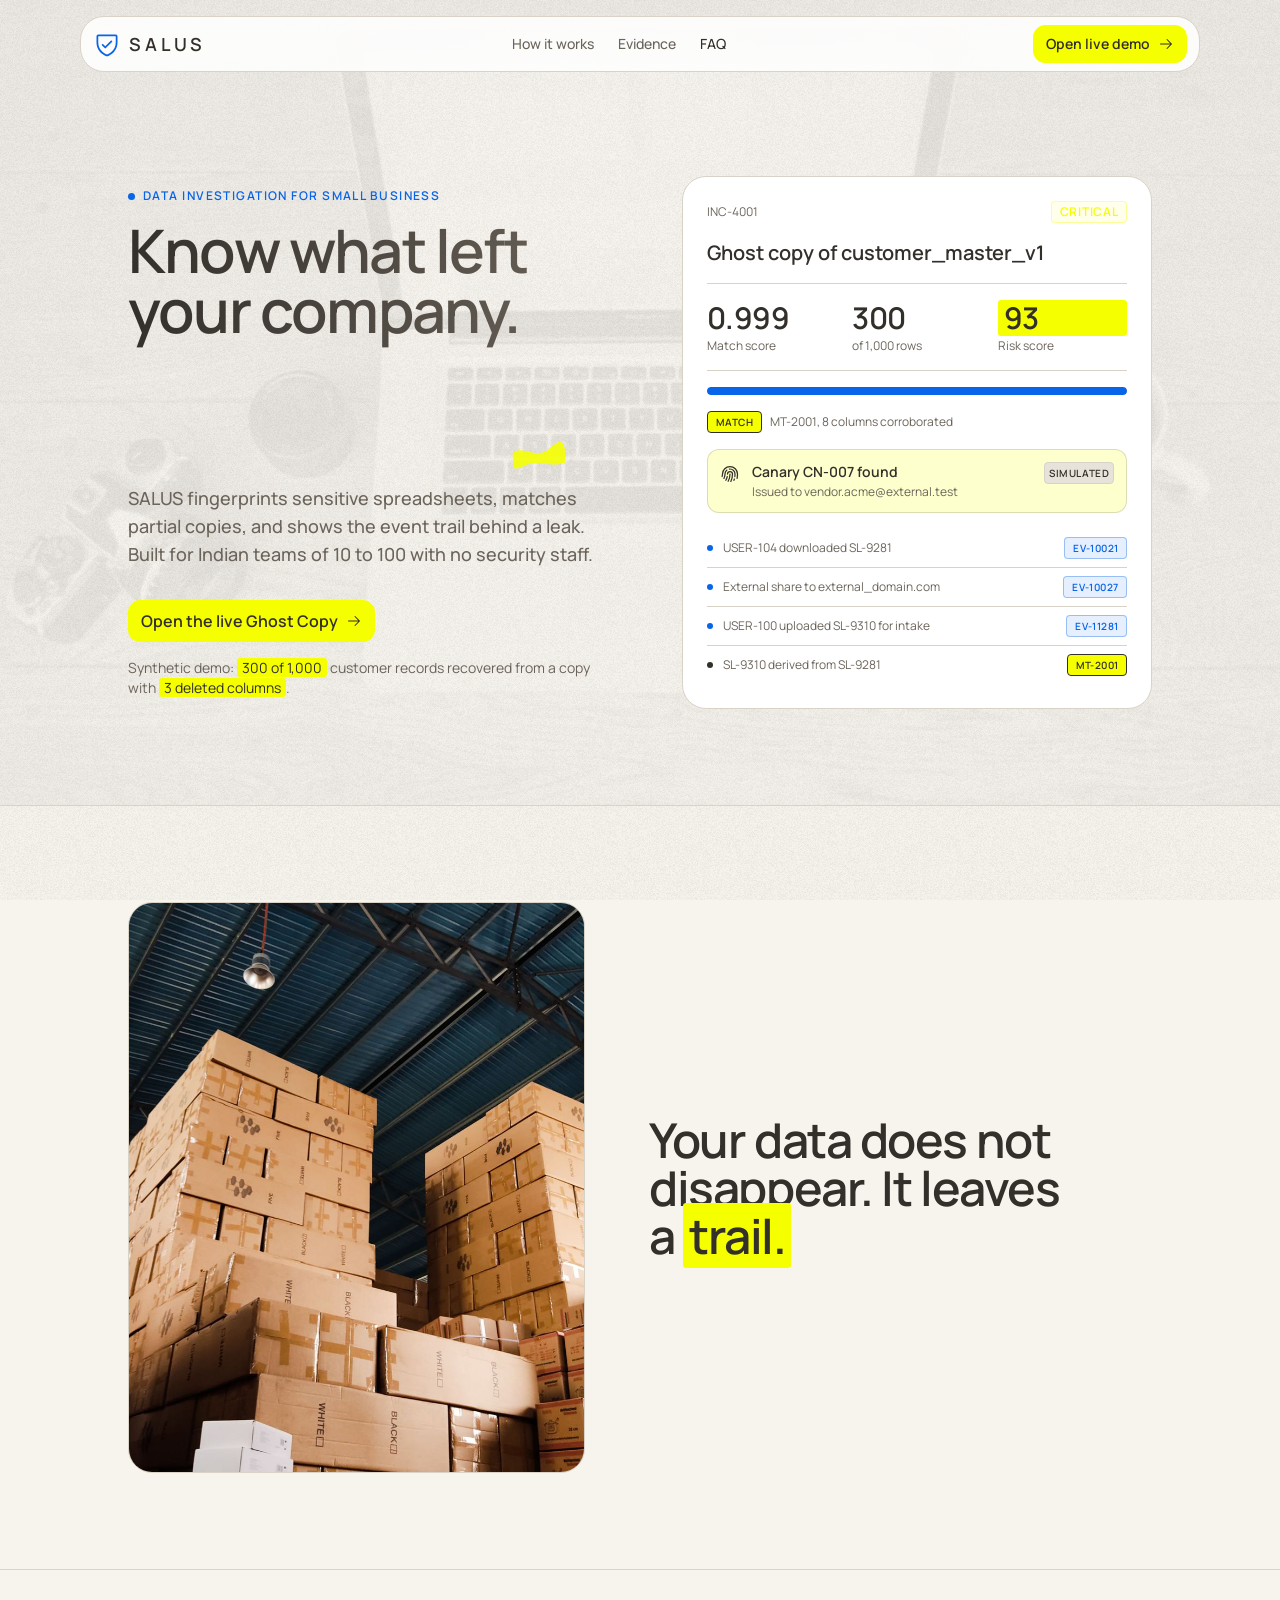
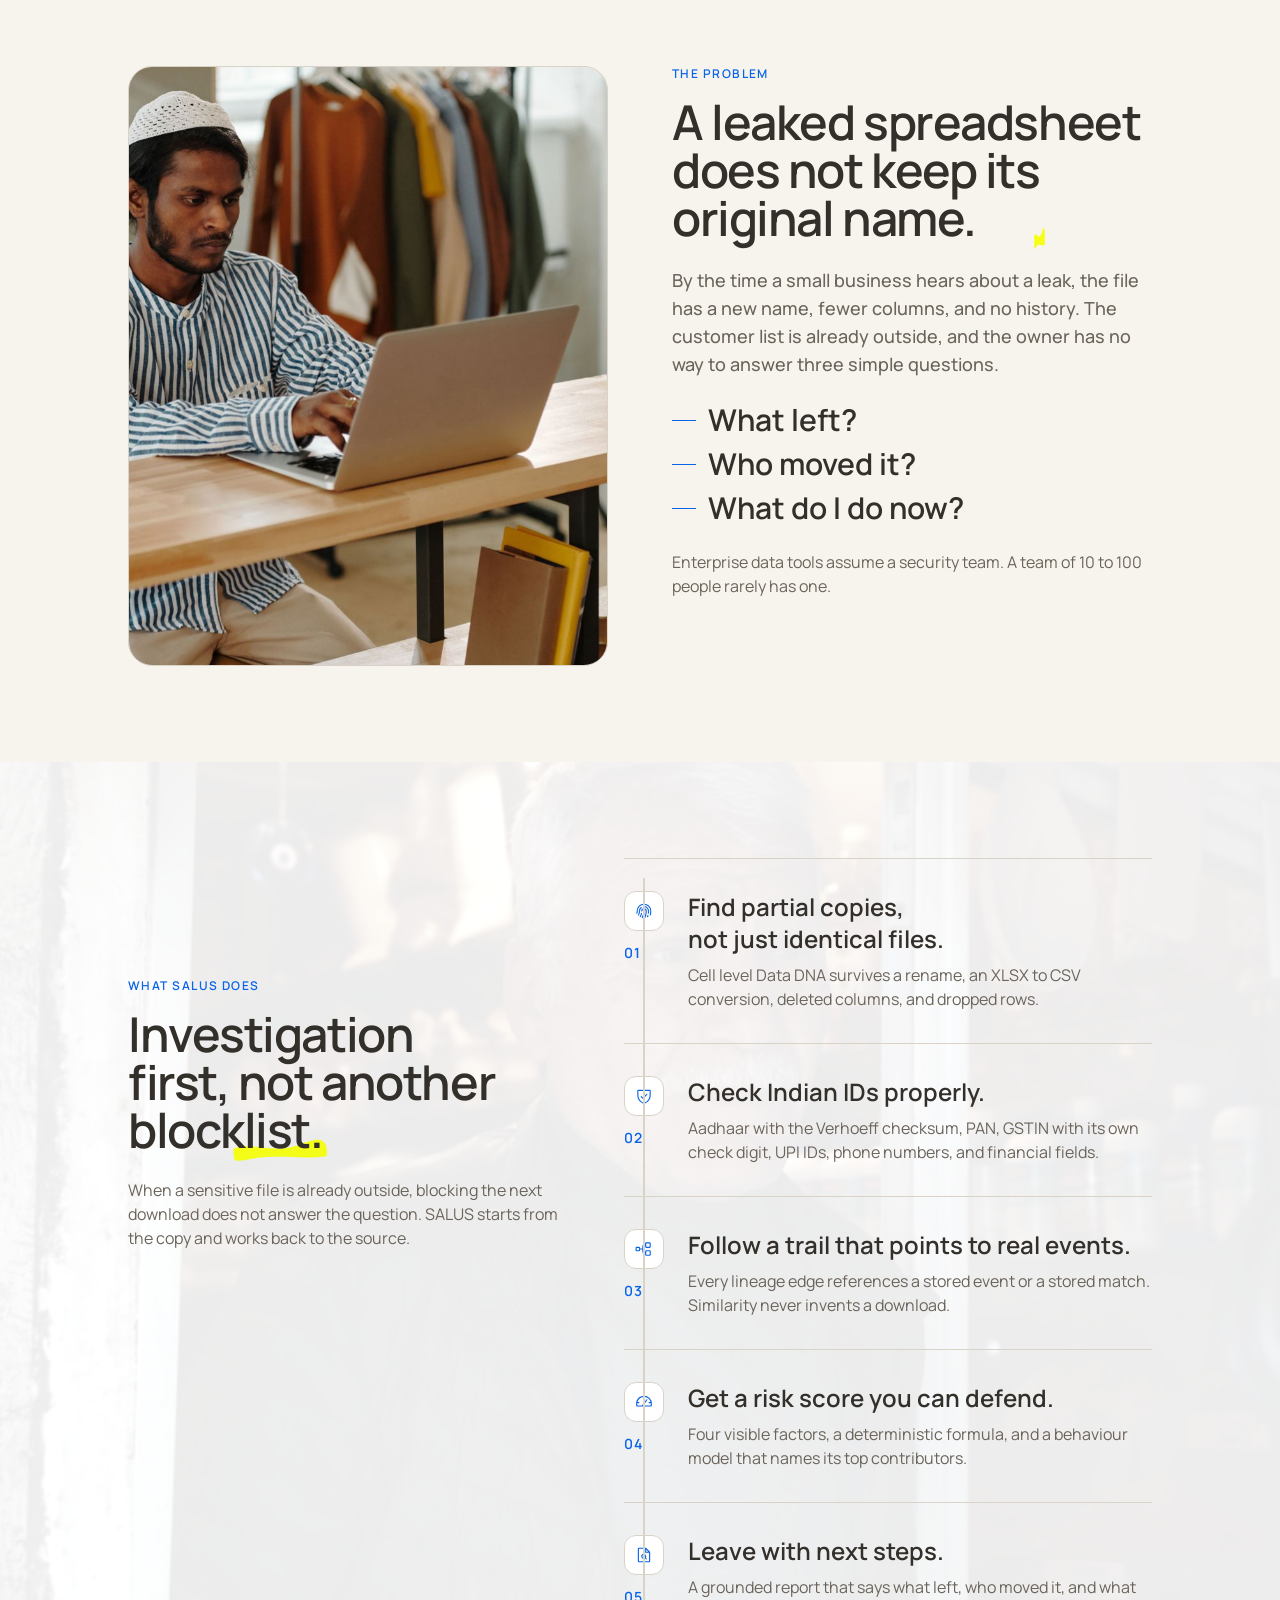
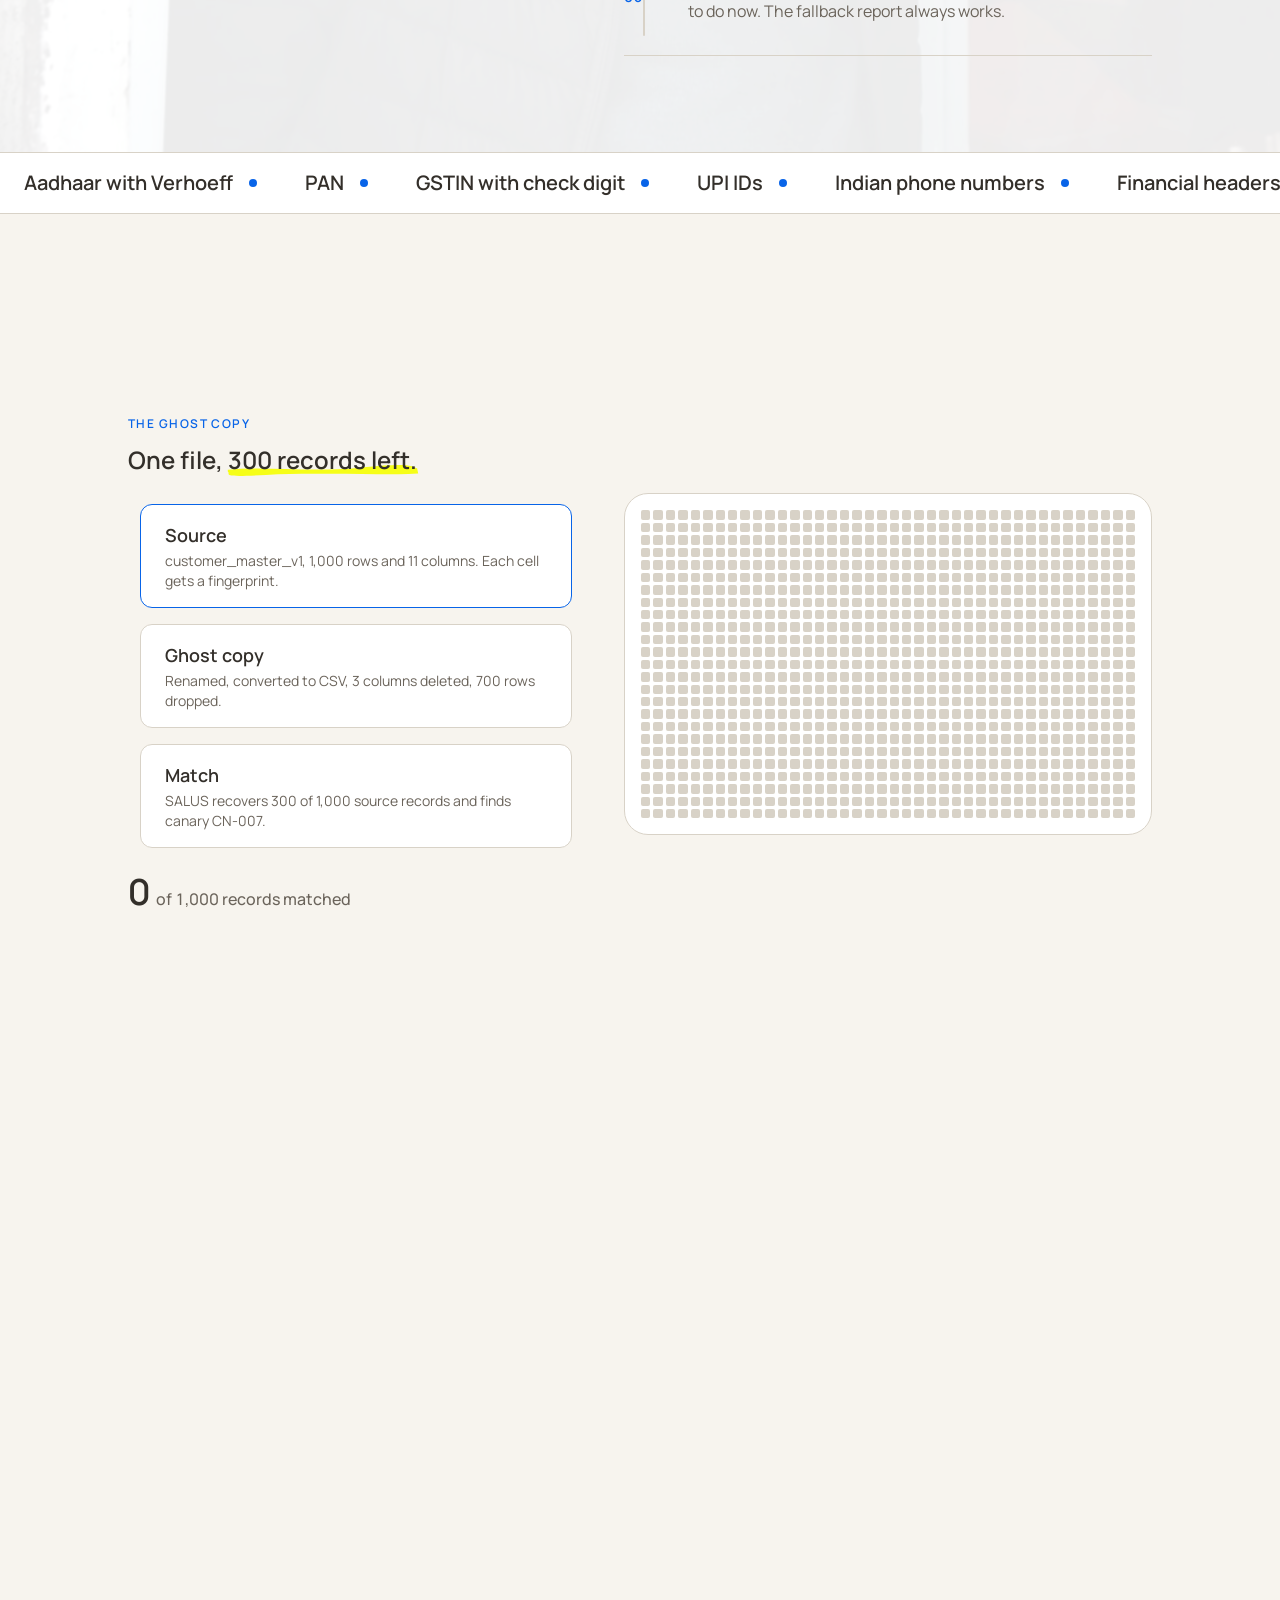
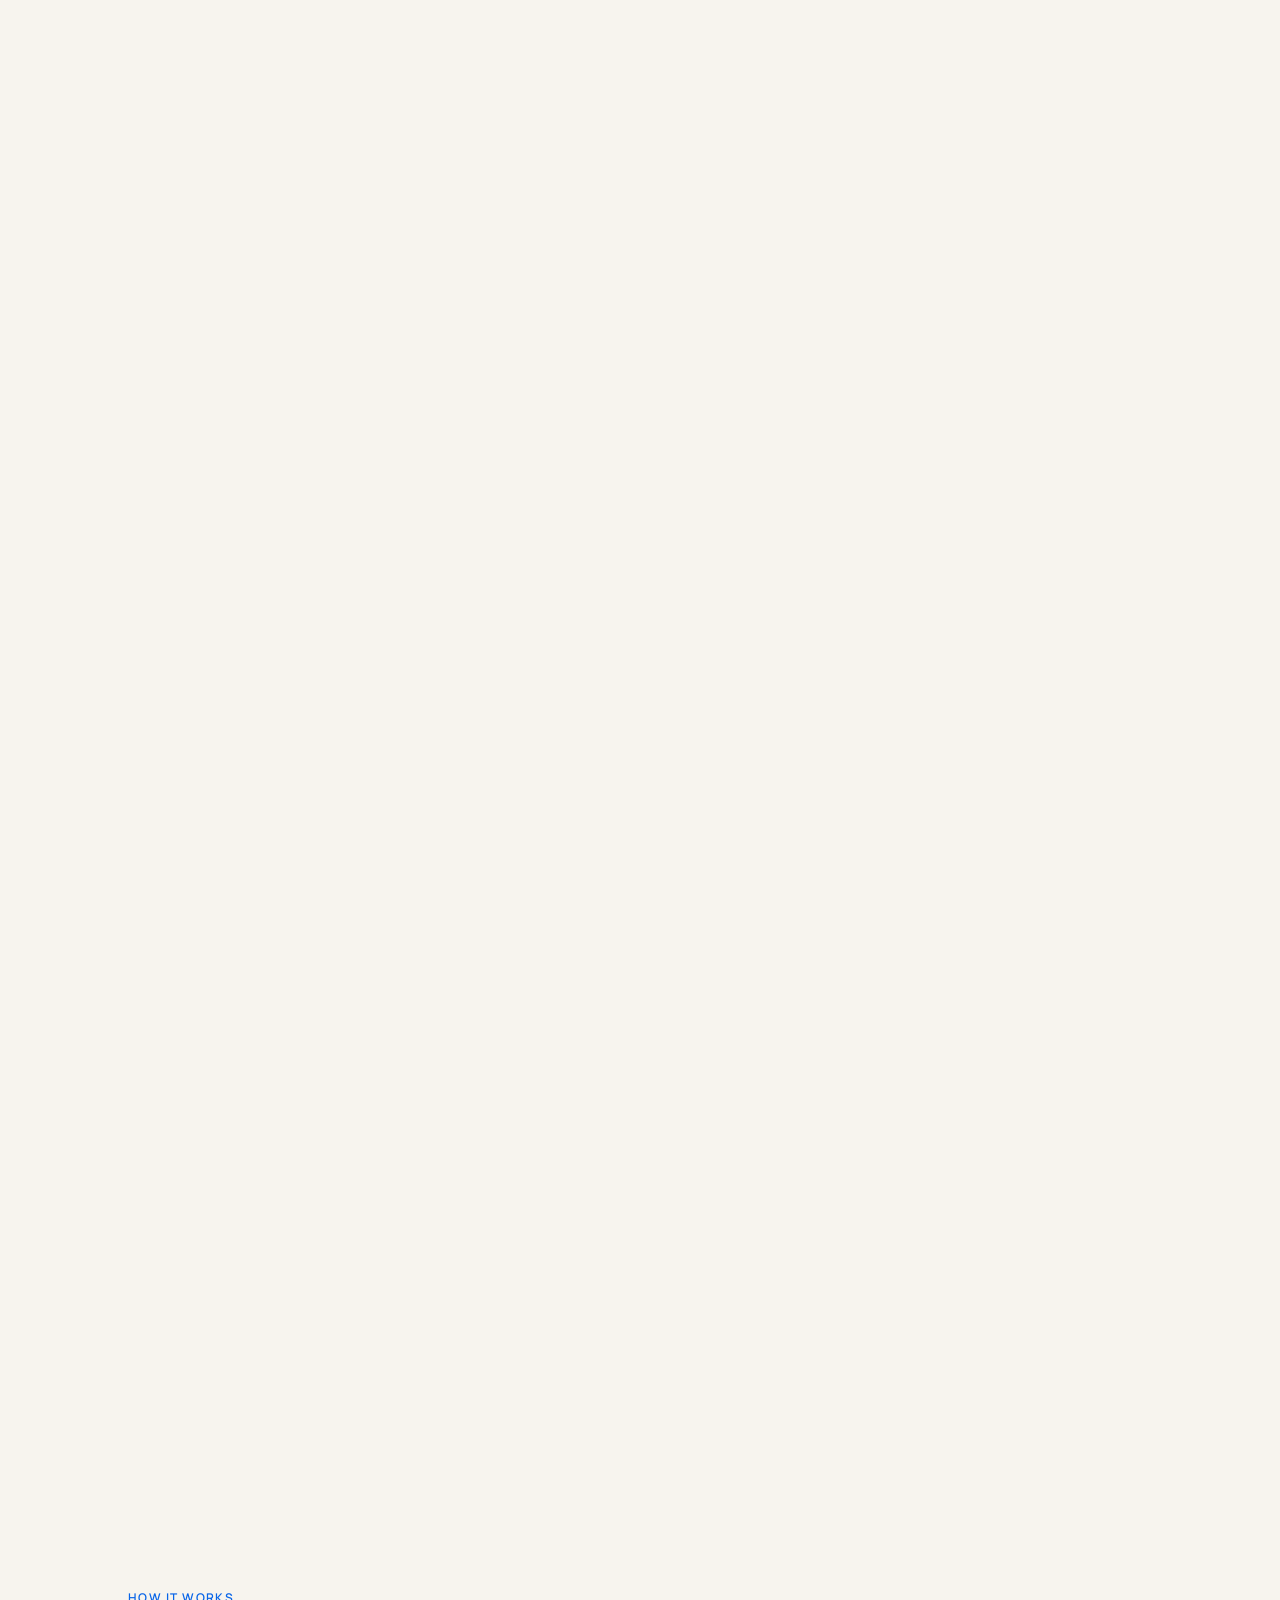
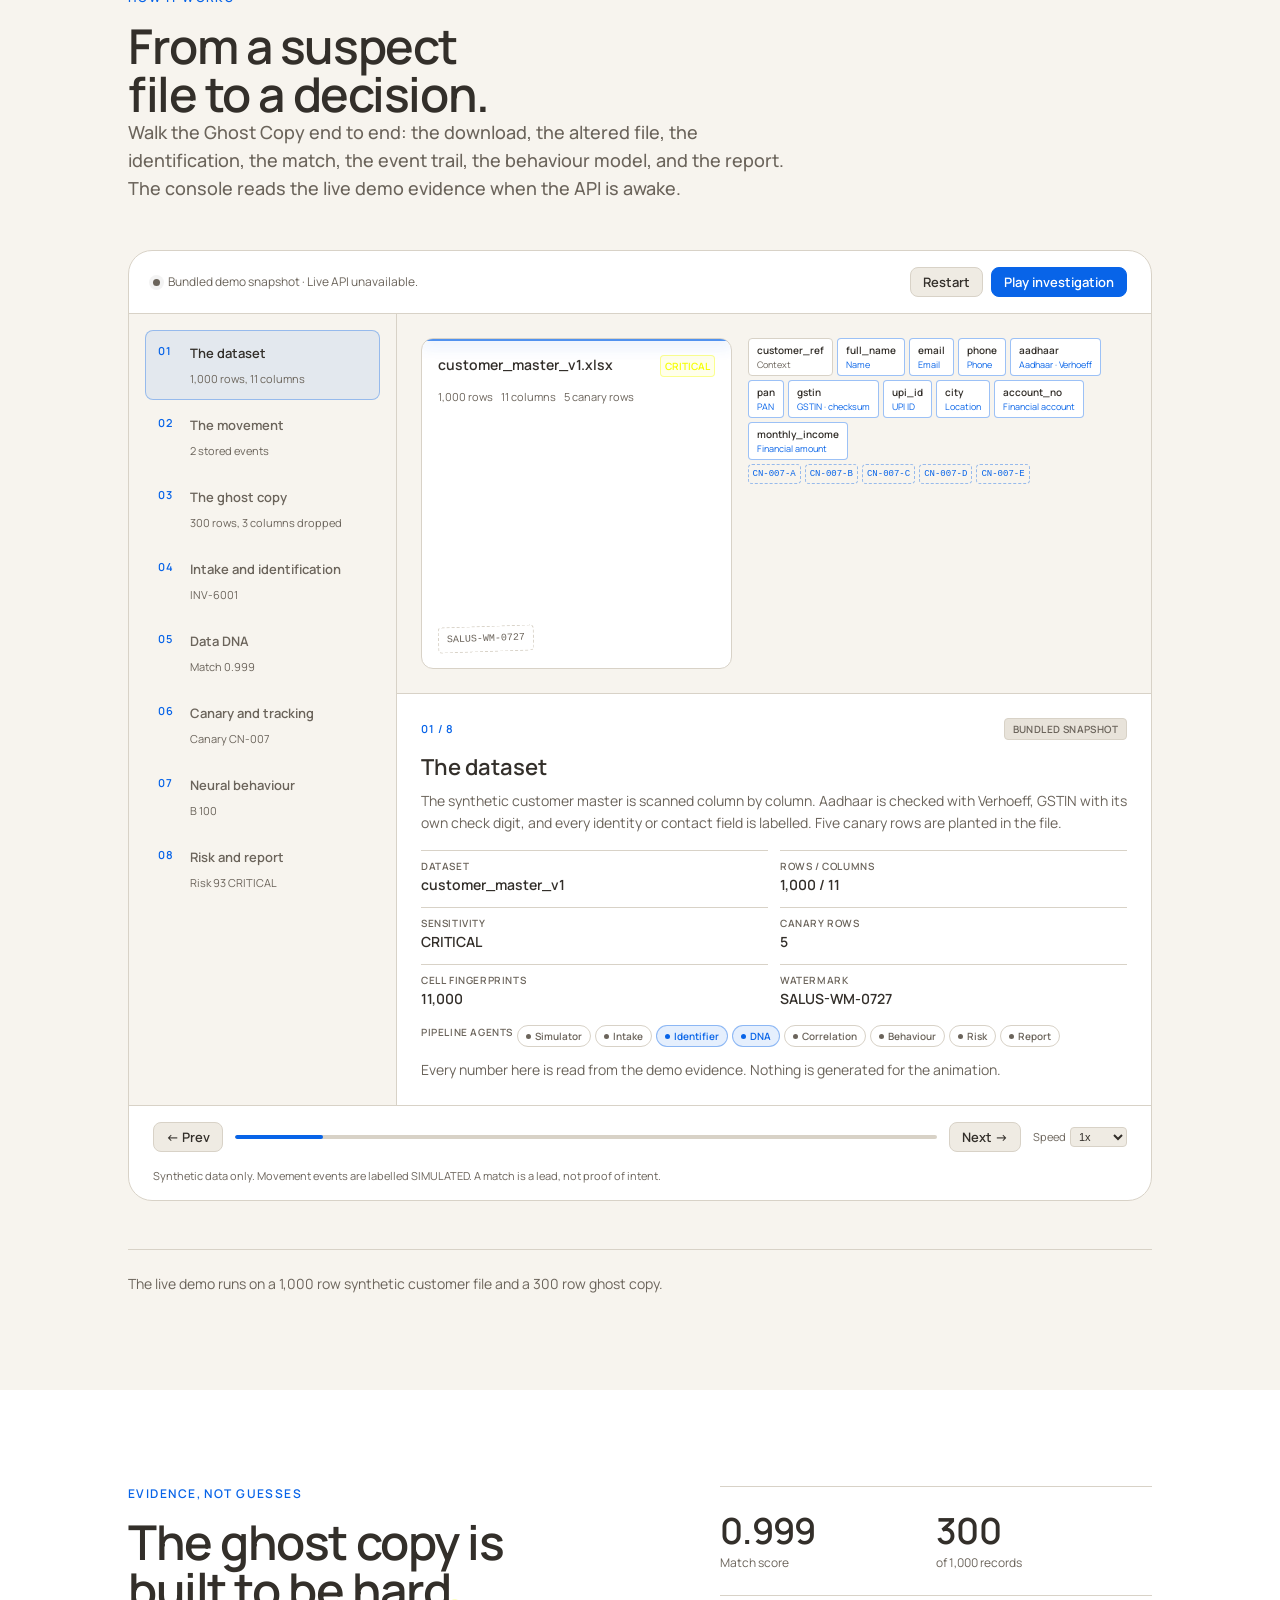
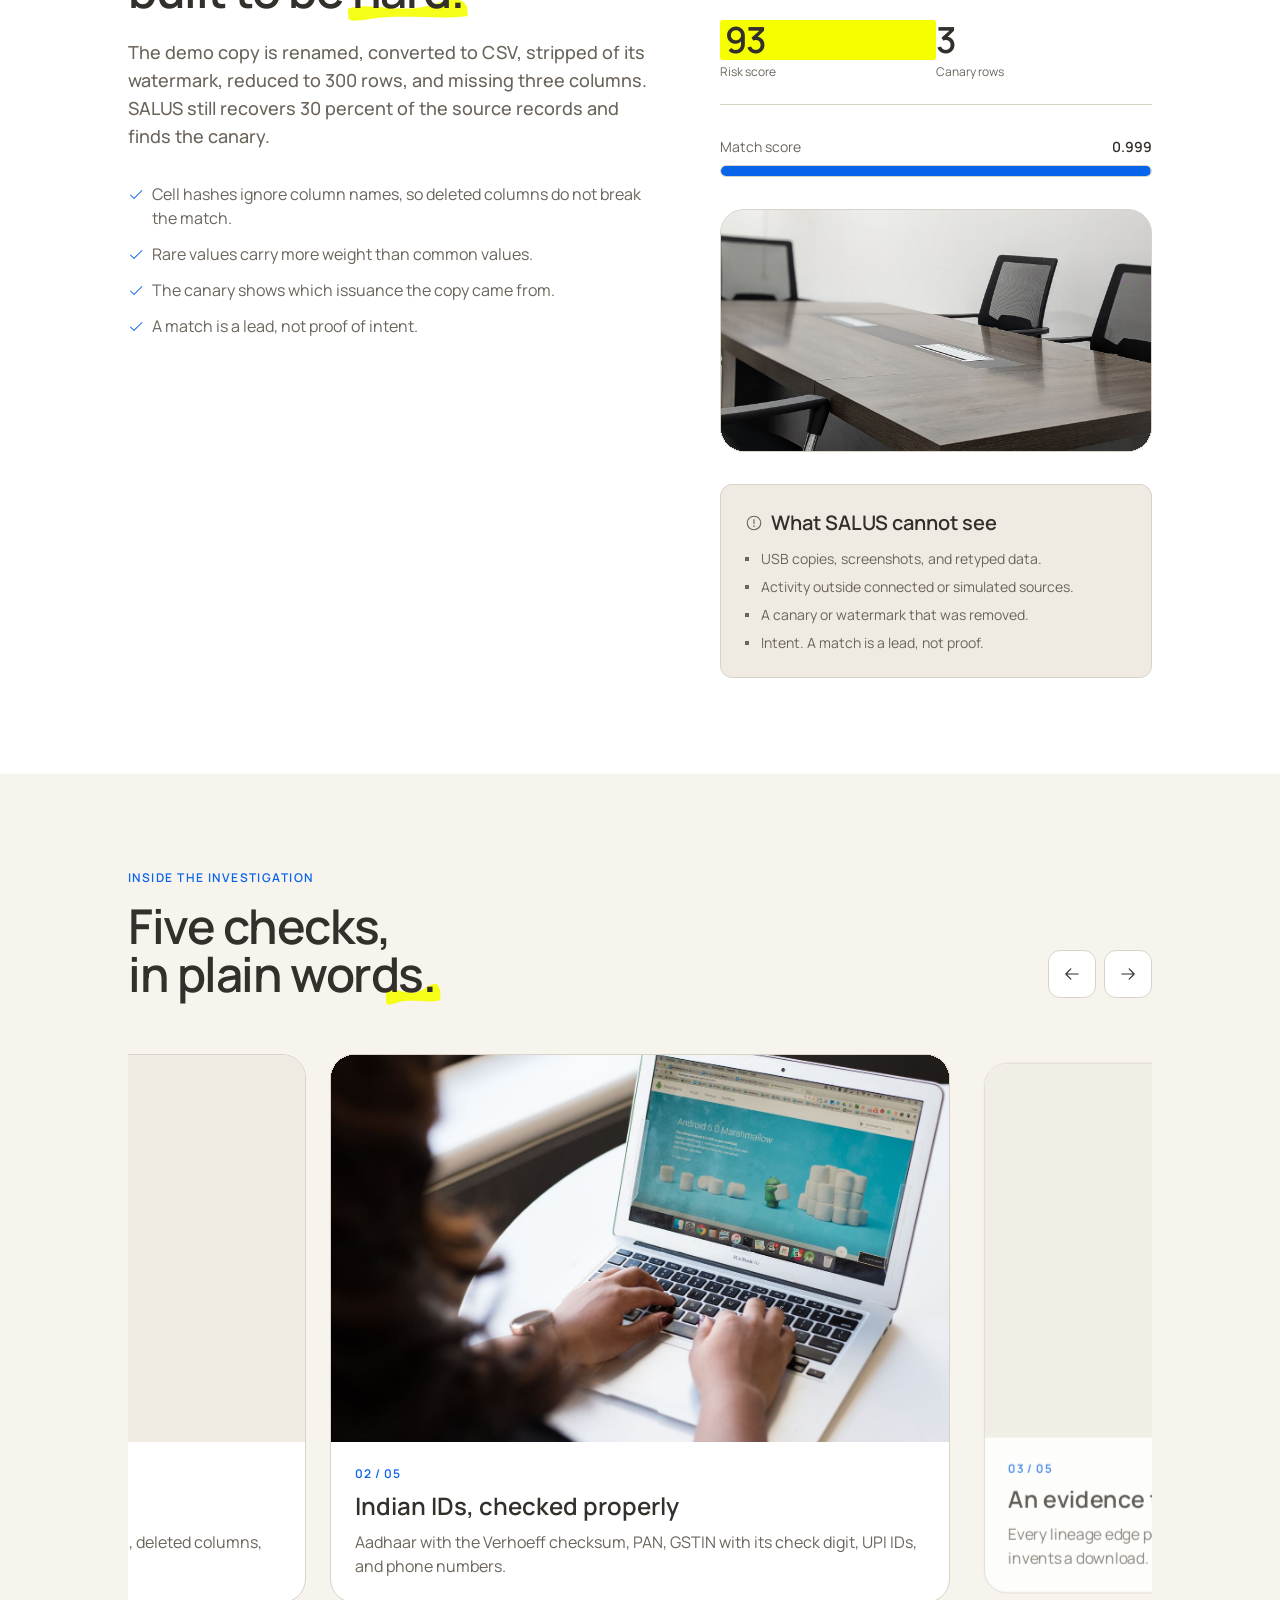
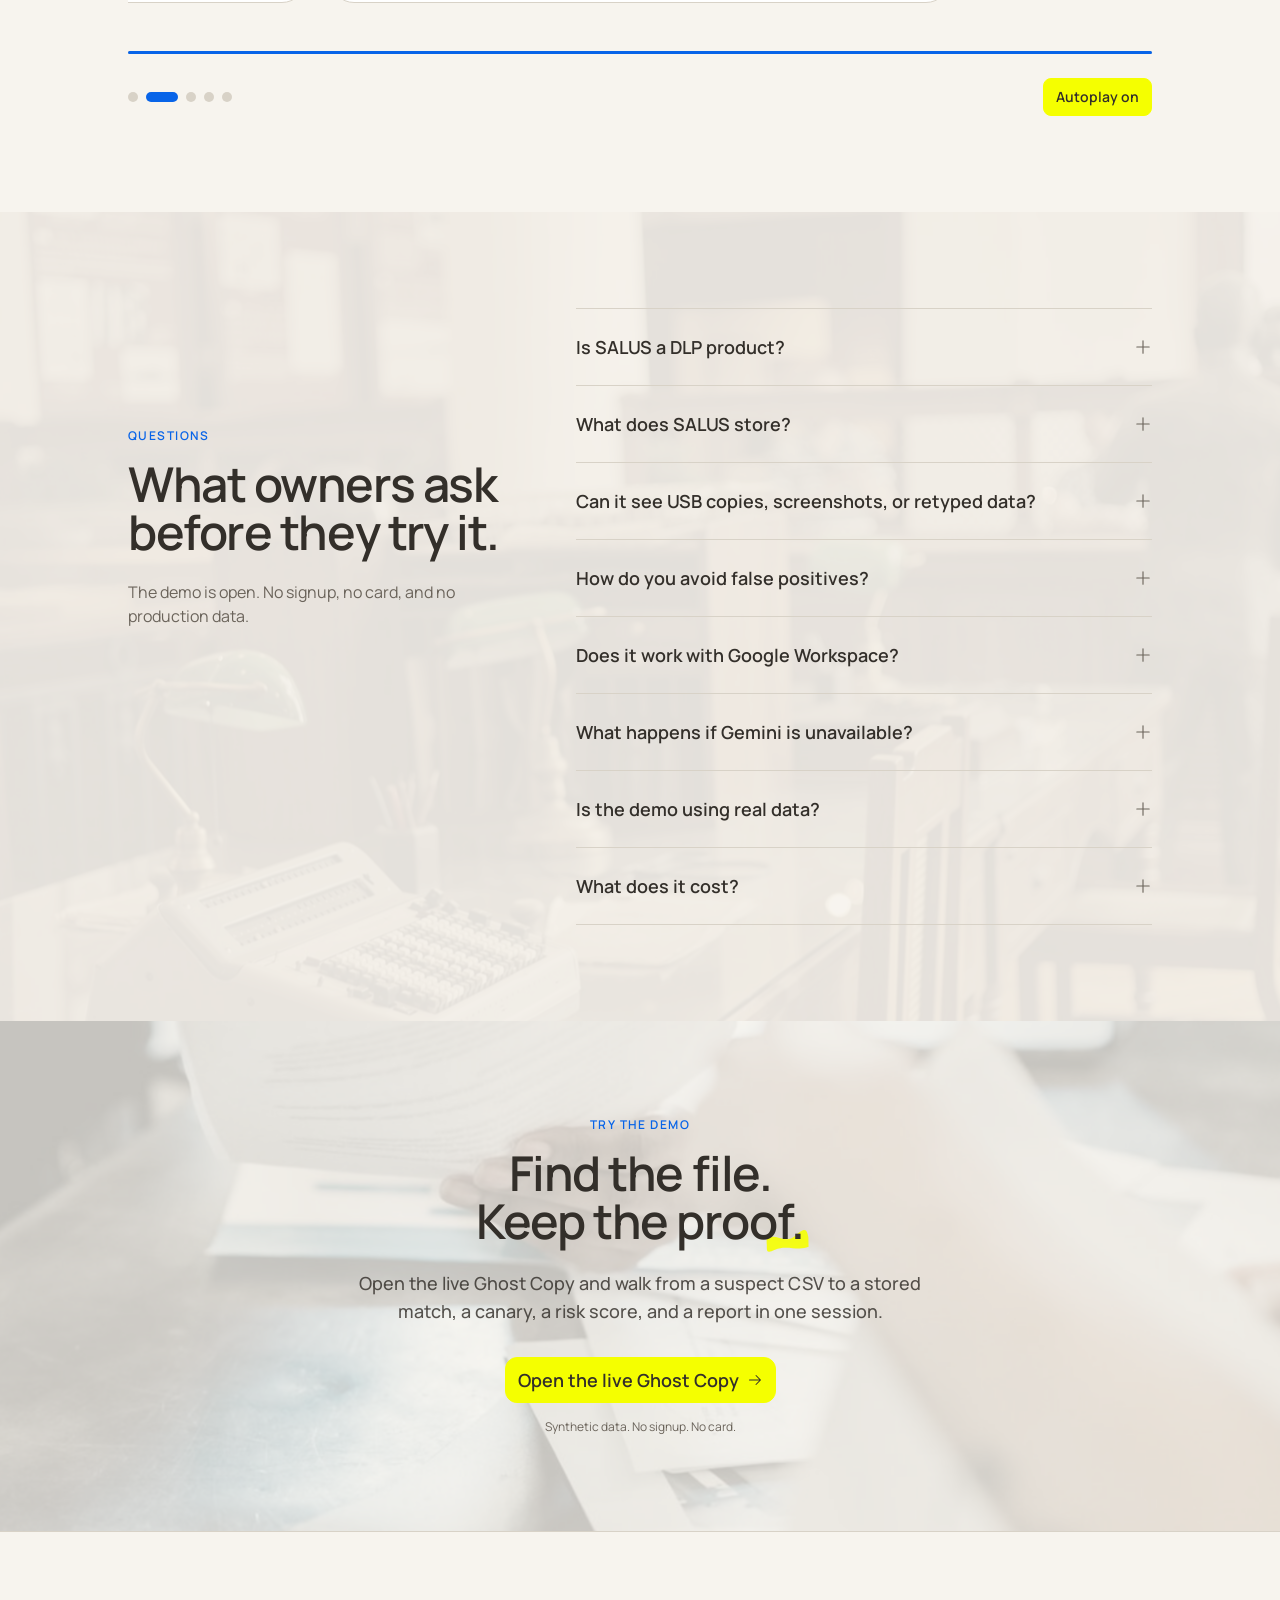
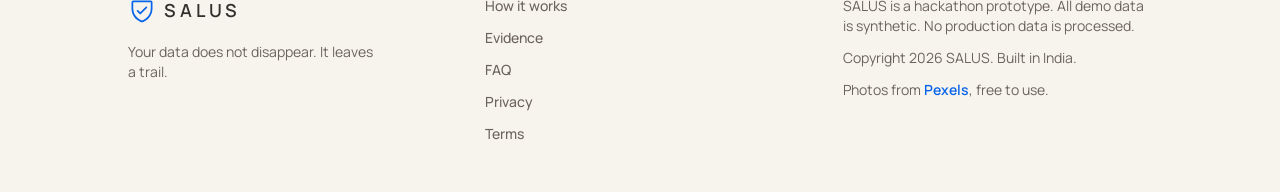
==== commit 6bb44760: "Overhaul landing and app UI with paper theme and parallax carousels Landing: paper grain and flat hi" ====
--- a/frontend/landing/index.html
+++ b/frontend/landing/index.html
@@ -5,7 +5,7 @@
   <meta name="viewport" content="width=device-width, initial-scale=1">
   <title>SALUS | Know what left your company</title>
   <meta name="description" content="SALUS matches partial copies of sensitive spreadsheets, flags India PII, and shows the event trail behind a leak. Synthetic demo for small businesses.">
-  <meta name="theme-color" content="#000000">
+  <meta name="theme-color" content="#F7F4EE">
   <meta name="salus-api-base" content="__SALUS_API_BASE__">
   <link rel="canonical" href="https://salus-web.onrender.com/">
   <link rel="icon" type="image/svg+xml" href="favicon.svg">
@@ -155,10 +155,13 @@
 
   <main id="main">
     <section class="hero" id="top">
+      <figure class="bg-drift hero-bg" data-parallax aria-hidden="true">
+        <img class="photo-img" src="assets/photos/desk-top.jpg" width="1600" height="1068" loading="lazy" decoding="async" alt="">
+      </figure>
       <div class="container hero-grid">
         <div class="hero-copy reveal">
-          <p class="eyebrow">Data investigation for small business</p>
-          <h1>Know what left your company. Then know what to do next.</h1>
+          <p class="eyebrow live">Data investigation for small business</p>
+          <h1>Know what left your company. <span class="mark" data-mark>Then know what to do next.</span></h1>
           <p class="lead">SALUS fingerprints sensitive spreadsheets, matches partial copies, and shows the event trail behind a leak. Built for Indian teams of 10 to 100 with no security staff.</p>
           <div class="hero-actions">
             <a class="button" href="/app/">
@@ -166,14 +169,14 @@
               <svg class="icon" aria-hidden="true"><use href="#i-arrow"></use></svg>
             </a>
           </div>
-          <p class="hero-proof">Synthetic demo: 300 of 1,000 customer records recovered from a copy with 3 deleted columns.</p>
+          <p class="hero-proof">Synthetic demo: <span class="highlight">300 of 1,000</span> customer records recovered from a copy with <span class="highlight">3 deleted columns</span>.</p>
         </div>
 
         <div class="hero-visual reveal" style="--delay:120ms">
-          <div class="product-panel" role="group" aria-label="Example incident from the SALUS demo">
+          <div class="product-panel" data-tilt role="group" aria-label="Example incident from the SALUS demo">
             <div class="panel-top">
               <span class="caption muted">INC-4001</span>
-              <span class="chip">CRITICAL</span>
+              <span class="chip chip-critical">CRITICAL</span>
             </div>
             <p class="panel-title">Ghost copy of customer_master_v1</p>
             <div class="panel-metrics">
@@ -186,16 +189,16 @@
                 <span class="metric-label">of 1,000 rows</span>
               </div>
               <div>
-                <span class="metric-value">93</span>
+                <span class="metric-value metric-highlight">93</span>
                 <span class="metric-label">Risk score</span>
               </div>
             </div>
             <div class="track" aria-hidden="true"><span class="track-fill"></span></div>
             <div class="panel-row">
-              <span class="ref">MATCH</span>
+              <span class="ref ref-match">MATCH</span>
               <span class="panel-row-text">MT-2001, 8 columns corroborated</span>
             </div>
-            <div class="canary">
+            <div class="canary float">
               <svg class="canary-icon" aria-hidden="true"><use href="#i-fingerprint"></use></svg>
               <div class="canary-text">
                 <strong>Canary CN-007 found</strong>
@@ -231,7 +234,11 @@
     </section>
 
     <section class="tagline" aria-label="SALUS tagline">
-      <div class="container">
+      <div class="container tagline-split">
+        <figure class="photo-frame tagline-photo" data-parallax>
+          <img class="photo-img" src="assets/photos/boxes-stock.jpg" width="1600" height="1200" loading="lazy" decoding="async" alt="Stacked cardboard boxes in a warehouse">
+        </figure>
+        <div class="tagline-copy">
         <p class="tagline-text" id="tagline">
           <span class="word">Your</span>
           <span class="word">data</span>
@@ -241,19 +248,21 @@
           <span class="word">It</span>
           <span class="word">leaves</span>
           <span class="word">a</span>
-          <span class="word">trail.</span>
+          <span class="word is-accent">trail.</span>
         </p>
+        </div>
       </div>
     </section>
 
     <section class="section problem" id="problem">
       <div class="container split">
-        <div class="reveal">
+        <figure class="photo-frame photo-tall reveal" data-parallax>
+          <img class="photo-img" src="assets/photos/shop-laptop.jpg" width="1600" height="1067" loading="lazy" decoding="async" alt="A shop owner working on a laptop at a counter">
+        </figure>
+        <div class="reveal" style="--delay:80ms">
           <p class="eyebrow">The problem</p>
-          <h2>A leaked spreadsheet does not keep its original name.</h2>
-        </div>
-        <div class="reveal" style="--delay:80ms">
-          <p class="body-large">By the time a small business hears about a leak, the file has a new name, fewer columns, and no history. The customer list is already outside, and the owner has no way to answer three simple questions.</p>
+          <h2>A leaked spreadsheet does not keep its <span class="mark" data-mark>original name.</span></h2>
+          <p class="body-large problem-lead">By the time a small business hears about a leak, the file has a new name, fewer columns, and no history. The customer list is already outside, and the owner has no way to answer three simple questions.</p>
           <ul class="question-list">
             <li>What left?</li>
             <li>Who moved it?</li>
@@ -265,49 +274,94 @@
     </section>
 
     <section class="section benefits" id="benefits">
+      <figure class="bg-drift" data-parallax aria-hidden="true">
+        <img class="photo-img" src="assets/photos/shop-owner.jpg" width="1067" height="1600" loading="lazy" decoding="async" alt="">
+      </figure>
       <div class="container benefits-grid">
         <div class="benefits-intro reveal">
           <p class="eyebrow">What SALUS does</p>
-          <h2>Investigation first, not another blocklist.</h2>
+          <h2>Investigation first, <span class="mark" data-mark>not another blocklist.</span></h2>
           <p class="body-muted">When a sensitive file is already outside, blocking the next download does not answer the question. SALUS starts from the copy and works back to the source.</p>
         </div>
+        <div class="benefit-wrap">
+          <div class="rail" aria-hidden="true"><span class="rail-fill" data-rail></span></div>
         <ol class="benefit-list">
           <li class="reveal">
-            <span class="number">01</span>
+            <span class="number"><span class="tile"><svg class="icon" aria-hidden="true"><use href="#i-fingerprint"></use></svg></span>01</span>
             <div>
               <h3>Find partial copies, not just identical files.</h3>
               <p>Cell level Data DNA survives a rename, an XLSX to CSV conversion, deleted columns, and dropped rows.</p>
             </div>
           </li>
           <li class="reveal">
-            <span class="number">02</span>
+            <span class="number"><span class="tile"><svg class="icon" aria-hidden="true"><use href="#i-shield"></use></svg></span>02</span>
             <div>
               <h3>Check Indian IDs properly.</h3>
               <p>Aadhaar with the Verhoeff checksum, PAN, GSTIN with its own check digit, UPI IDs, phone numbers, and financial fields.</p>
             </div>
           </li>
           <li class="reveal">
-            <span class="number">03</span>
+            <span class="number"><span class="tile"><svg class="icon" aria-hidden="true"><use href="#i-tree"></use></svg></span>03</span>
             <div>
               <h3>Follow a trail that points to real events.</h3>
               <p>Every lineage edge references a stored event or a stored match. Similarity never invents a download.</p>
             </div>
           </li>
           <li class="reveal">
-            <span class="number">04</span>
+            <span class="number"><span class="tile"><svg class="icon" aria-hidden="true"><use href="#i-gauge"></use></svg></span>04</span>
             <div>
               <h3>Get a risk score you can defend.</h3>
               <p>Four visible factors, a deterministic formula, and a behaviour model that names its top contributors.</p>
             </div>
           </li>
           <li class="reveal">
-            <span class="number">05</span>
+            <span class="number"><span class="tile"><svg class="icon" aria-hidden="true"><use href="#i-file-search"></use></svg></span>05</span>
             <div>
               <h3>Leave with next steps.</h3>
               <p>A grounded report that says what left, who moved it, and what to do now. The fallback report always works.</p>
             </div>
           </li>
         </ol>
+        </div>
+      </div>
+    </section>
+
+    <div class="marquee" aria-label="Checks SALUS runs on every file">
+      <div class="marquee-track">
+        <span class="marquee-item">Aadhaar with Verhoeff</span>
+        <span class="marquee-item">PAN</span>
+        <span class="marquee-item">GSTIN with check digit</span>
+        <span class="marquee-item">UPI IDs</span>
+        <span class="marquee-item">Indian phone numbers</span>
+        <span class="marquee-item">Financial headers</span>
+        <span class="marquee-item">Cell fingerprints</span>
+        <span class="marquee-item">Rare value weighting</span>
+        <span class="marquee-item" aria-hidden="true">Aadhaar with Verhoeff</span>
+        <span class="marquee-item" aria-hidden="true">PAN</span>
+        <span class="marquee-item" aria-hidden="true">GSTIN with check digit</span>
+        <span class="marquee-item" aria-hidden="true">UPI IDs</span>
+        <span class="marquee-item" aria-hidden="true">Indian phone numbers</span>
+        <span class="marquee-item" aria-hidden="true">Financial headers</span>
+        <span class="marquee-item" aria-hidden="true">Cell fingerprints</span>
+        <span class="marquee-item" aria-hidden="true">Rare value weighting</span>
+      </div>
+    </div>
+
+    <section class="ghost" id="ghost" aria-labelledby="ghost-title" data-ghost>
+      <div class="ghost-sticky ghost-stage" data-ghost-stage>
+        <div class="container ghost-inner">
+          <div class="ghost-copy">
+            <p class="eyebrow">The Ghost Copy</p>
+            <h2 id="ghost-title">One file, <span class="mark" data-mark>300 records left.</span></h2>
+            <ol class="ghost-steps">
+              <li class="ghost-step is-active" data-step="0"><strong>Source</strong><span>customer_master_v1, 1,000 rows and 11 columns. Each cell gets a fingerprint.</span></li>
+              <li class="ghost-step" data-step="1"><strong>Ghost copy</strong><span>Renamed, converted to CSV, 3 columns deleted, 700 rows dropped.</span></li>
+              <li class="ghost-step" data-step="2"><strong>Match</strong><span>SALUS recovers 300 of 1,000 source records and finds canary CN-007.</span></li>
+            </ol>
+            <p class="ghost-count" aria-live="polite"><span data-ghost-count>0</span> <span class="muted">of 1,000 records matched</span></p>
+          </div>
+          <div class="ghost-field" data-ghost-field aria-hidden="true"></div>
+        </div>
       </div>
     </section>
 
@@ -386,7 +440,7 @@
       <div class="container evidence-grid">
         <div class="reveal">
           <p class="eyebrow">Evidence, not guesses</p>
-          <h2>The ghost copy is built to be hard.</h2>
+          <h2>The ghost copy is built to be <span class="mark" data-mark>hard.</span></h2>
           <p class="body-large">The demo copy is renamed, converted to CSV, stripped of its watermark, reduced to 300 rows, and missing three columns. SALUS still recovers 30 percent of the source records and finds the canary.</p>
           <ul class="check-list">
             <li><svg class="icon check-icon" aria-hidden="true"><use href="#i-check"></use></svg>Cell hashes ignore column names, so deleted columns do not break the match.</li>
@@ -398,22 +452,29 @@
         <div class="evidence-side reveal" style="--delay:80ms">
           <div class="stat-grid">
             <div class="stat">
-              <span class="stat-value">0.999</span>
+              <span class="stat-value" data-count="0.999" data-decimals="3">0.999</span>
               <span class="stat-label">Match score</span>
             </div>
             <div class="stat">
-              <span class="stat-value">300</span>
+              <span class="stat-value" data-count="300">300</span>
               <span class="stat-label">of 1,000 records</span>
             </div>
             <div class="stat">
-              <span class="stat-value">93</span>
+              <span class="stat-value stat-highlight" data-count="93">93</span>
               <span class="stat-label">Risk score</span>
             </div>
             <div class="stat">
-              <span class="stat-value">3</span>
+              <span class="stat-value" data-count="3">3</span>
               <span class="stat-label">Canary rows</span>
             </div>
           </div>
+          <div class="meter-block" data-meter-block>
+            <div class="meter-label"><span>Match score</span><span>0.999</span></div>
+            <div class="meter" role="img" aria-label="Match score 0.999 on a 0 to 1 scale"><span class="meter-fill"></span></div>
+          </div>
+          <figure class="photo-frame evidence-photo" data-parallax>
+            <img class="photo-img" src="assets/photos/meeting-table.jpg" width="1600" height="1200" loading="lazy" decoding="async" alt="An empty meeting table with office chairs">
+          </figure>
           <div class="limits" id="limits">
             <div class="limits-head">
               <svg class="icon warning-icon" aria-hidden="true"><use href="#i-warning"></use></svg>
@@ -430,7 +491,95 @@
       </div>
     </section>
 
+    <section class="section carousel-section" id="carousel" aria-labelledby="carousel-title">
+      <div class="container">
+        <div class="carousel-head reveal">
+          <div>
+            <p class="eyebrow">Inside the investigation</p>
+            <h2 id="carousel-title">Five checks, <span class="mark" data-mark>in plain words.</span></h2>
+          </div>
+          <div class="carousel-buttons">
+            <button class="carousel-arrow" type="button" data-carousel-prev aria-label="Previous slide">
+              <svg class="icon" aria-hidden="true" style="transform:rotate(180deg)"><use href="#i-arrow"></use></svg>
+            </button>
+            <button class="carousel-arrow" type="button" data-carousel-next aria-label="Next slide">
+              <svg class="icon" aria-hidden="true"><use href="#i-arrow"></use></svg>
+            </button>
+          </div>
+        </div>
+
+        <div class="carousel reveal" data-carousel>
+          <div class="carousel-track" data-carousel-track tabindex="0" role="region" aria-roledescription="carousel" aria-label="SALUS checks. Use the arrow keys to move between slides.">
+            <article class="carousel-slide" data-carousel-slide aria-roledescription="slide" aria-label="1 of 5">
+              <div class="slide-media" data-parallax-x>
+                <img class="photo-img" src="assets/photos/paperwork-pile.jpg" width="1067" height="1600" loading="lazy" decoding="async" alt="A stack of folders, notepads and pens on a desk">
+              </div>
+              <div class="slide-copy">
+                <span class="slide-index">01 / 05</span>
+                <h3>Partial copies</h3>
+                <p>Cell level fingerprints survive a rename, a CSV conversion, deleted columns, and dropped rows.</p>
+              </div>
+            </article>
+            <article class="carousel-slide" data-carousel-slide aria-roledescription="slide" aria-label="2 of 5">
+              <div class="slide-media" data-parallax-x>
+                <img class="photo-img" src="assets/photos/typing-laptop.jpg" width="1600" height="1068" loading="lazy" decoding="async" alt="A person typing on a laptop by a window">
+              </div>
+              <div class="slide-copy">
+                <span class="slide-index">02 / 05</span>
+                <h3>Indian IDs, checked properly</h3>
+                <p>Aadhaar with the Verhoeff checksum, PAN, GSTIN with its check digit, UPI IDs, and phone numbers.</p>
+              </div>
+            </article>
+            <article class="carousel-slide" data-carousel-slide aria-roledescription="slide" aria-label="3 of 5">
+              <div class="slide-media" data-parallax-x>
+                <img class="photo-img" src="assets/photos/team-chart.jpg" width="1068" height="1600" loading="lazy" decoding="async" alt="Two people reviewing a chart on a laptop together">
+              </div>
+              <div class="slide-copy">
+                <span class="slide-index">03 / 05</span>
+                <h3>An evidence trail</h3>
+                <p>Every lineage edge points to a stored event or a stored match. Similarity never invents a download.</p>
+              </div>
+            </article>
+            <article class="carousel-slide" data-carousel-slide aria-roledescription="slide" aria-label="4 of 5">
+              <div class="slide-media" data-parallax-x>
+                <img class="photo-img" src="assets/photos/window-office.jpg" width="1067" height="1600" loading="lazy" decoding="async" alt="An office interior with tall windows and a laptop on a table">
+              </div>
+              <div class="slide-copy">
+                <span class="slide-index">04 / 05</span>
+                <h3>A risk score you can defend</h3>
+                <p>Four visible factors and a deterministic formula. The behaviour model names its top contributors.</p>
+              </div>
+            </article>
+            <article class="carousel-slide" data-carousel-slide aria-roledescription="slide" aria-label="5 of 5">
+              <div class="slide-media" data-parallax-x>
+                <img class="photo-img" src="assets/photos/desk-mug.jpg" width="1600" height="1067" loading="lazy" decoding="async" alt="A laptop and a mug on a bright wooden desk">
+              </div>
+              <div class="slide-copy">
+                <span class="slide-index">05 / 05</span>
+                <h3>Next steps</h3>
+                <p>A grounded report says what left, who moved it, and what to do now. The template fallback always works.</p>
+              </div>
+            </article>
+          </div>
+          <div class="carousel-progress" aria-hidden="true"><span data-carousel-progress></span></div>
+          <div class="carousel-foot">
+            <div class="carousel-dots" role="group" aria-label="Choose a slide">
+              <button type="button" class="carousel-dot" data-carousel-dot aria-label="Slide 1" aria-current="true"></button>
+              <button type="button" class="carousel-dot" data-carousel-dot aria-label="Slide 2"></button>
+              <button type="button" class="carousel-dot" data-carousel-dot aria-label="Slide 3"></button>
+              <button type="button" class="carousel-dot" data-carousel-dot aria-label="Slide 4"></button>
+              <button type="button" class="carousel-dot" data-carousel-dot aria-label="Slide 5"></button>
+            </div>
+            <button type="button" class="carousel-toggle" data-carousel-toggle aria-pressed="false">Autoplay off</button>
+          </div>
+        </div>
+      </div>
+    </section>
+
     <section class="section faq" id="faq">
+      <figure class="bg-drift" data-parallax aria-hidden="true">
+        <img class="photo-img" src="assets/photos/typewriter-desk.jpg" width="1600" height="1200" loading="lazy" decoding="async" alt="">
+      </figure>
       <div class="container faq-grid">
         <div class="faq-intro reveal">
           <p class="eyebrow">Questions</p>
@@ -475,9 +624,12 @@
     </section>
 
     <section class="section final" id="demo">
+      <figure class="bg-drift final-bg" data-parallax aria-hidden="true">
+        <img class="photo-img" src="assets/photos/paper-review.jpg" width="1067" height="1600" loading="lazy" decoding="async" alt="">
+      </figure>
       <div class="container final-inner reveal">
         <p class="eyebrow">Try the demo</p>
-        <h2>Find the file. Keep the proof.</h2>
+        <h2>Find the file. <span class="mark" data-mark>Keep the proof.</span></h2>
         <p class="body-large">Open the live Ghost Copy and walk from a suspect CSV to a stored match, a canary, a risk score, and a report in one session.</p>
         <a class="button button-large" href="/app/">
           Open the live Ghost Copy
@@ -507,6 +659,7 @@
       <div class="footer-note">
         <p>SALUS is a hackathon prototype. All demo data is synthetic. No production data is processed.</p>
         <p class="caption muted">Copyright 2026 SALUS. Built in India.</p>
+        <p class="caption muted">Photos from <a class="credit-link" href="https://www.pexels.com" rel="noopener">Pexels</a>, free to use.</p>
       </div>
     </div>
   </footer>
--- a/frontend/landing/styles.css
+++ b/frontend/landing/styles.css
@@ -7,15 +7,18 @@
 }
 
 :root {
-  --black: #000000;
-  --surface: #181818;
-  --surface-raised: #1f1f1f;
-  --border: #272727;
-  --chip: #313131;
-  --text: #ffffff;
-  --muted: #9b9b9b;
-  --accent: #35d6a4;
-  --accent-ink: #04120d;
+  --canvas: #F7F4EE;
+  --black: #F7F4EE;
+  --surface: #FFFFFF;
+  --surface-raised: #EFEBE3;
+  --border: #D8D2C7;
+  --chip: #E8E3DA;
+  --text: #332F2A;
+  --muted: #6B645B;
+  --accent: #0864E8;
+  --accent-ink: #FFFFFF;
+  --highlight: #F5FF00;
+  --highlight-ink: #332F2A;
   --s25: 2px;
   --s50: 4px;
   --s75: 8px;
@@ -189,7 +192,7 @@
   padding: var(--s75) var(--s100);
   border: 1px solid var(--border);
   border-radius: var(--r-2xl);
-  background: rgba(24, 24, 24, 0.72);
+  background: rgba(255, 255, 255, 0.86);
   backdrop-filter: blur(18px);
   -webkit-backdrop-filter: blur(18px);
 }
@@ -238,10 +241,10 @@
   justify-content: center;
   gap: var(--s75);
   padding: var(--s75) var(--s100);
-  border: 1px solid var(--accent);
+  border: 1px solid var(--highlight);
   border-radius: var(--r-lg);
-  background: var(--accent);
-  color: var(--accent-ink);
+  background: var(--highlight);
+  color: var(--highlight-ink);
   font-size: 16px;
   line-height: 24px;
   font-weight: 600;
@@ -254,8 +257,8 @@
 }
 
 .button:hover {
-  background: #5be7bc;
-  border-color: #5be7bc;
+  background: #e6f000;
+  border-color: #e6f000;
 }
 
 .button:active {
@@ -312,7 +315,7 @@
   z-index: 90;
   display: flex;
   align-items: center;
-  background: rgba(24, 24, 24, 0.98);
+  background: rgba(255, 255, 255, 0.98);
   backdrop-filter: blur(20px);
   -webkit-backdrop-filter: blur(20px);
   padding: var(--s900) var(--s300) var(--s500);
@@ -363,7 +366,7 @@
 .hero {
   padding-top: 176px;
   padding-bottom: var(--s900);
-  background: var(--black);
+  background: transparent;
 }
 
 .hero-grid {
@@ -389,7 +392,7 @@
   line-height: 60px;
   letter-spacing: -0.03em;
   color: var(--text);
-  background: linear-gradient(90deg, #ffffff 0%, #9b9b9b 100%);
+  background: linear-gradient(90deg, #332F2A 0%, #6B645B 100%);
   -webkit-background-clip: text;
   background-clip: text;
   -webkit-text-fill-color: transparent;
@@ -467,6 +470,12 @@
   line-height: 16px;
 }
 
+.chip-critical {
+  color: var(--highlight);
+  border-color: rgba(245, 255, 0, 0.35);
+  background: rgba(245, 255, 0, 0.08);
+}
+
 .panel-title {
   margin-bottom: var(--s200);
   font-size: 20px;
@@ -498,6 +507,13 @@
   letter-spacing: -0.02em;
 }
 
+.metric-highlight {
+  background: var(--highlight);
+  color: var(--highlight-ink);
+  padding: 0 6px;
+  border-radius: 3px;
+}
+
 .metric-label {
   color: var(--muted);
   font-size: 12px;
@@ -537,15 +553,21 @@
   display: inline-flex;
   align-items: center;
   padding: var(--s25) var(--s75);
-  border: 1px solid rgba(53, 214, 164, 0.35);
+  border: 1px solid rgba(8, 100, 232, 0.35);
   border-radius: var(--r-sm);
-  background: rgba(53, 214, 164, 0.1);
+  background: rgba(8, 100, 232, 0.1);
   color: var(--accent);
   font-size: 10px;
   line-height: 16px;
   font-weight: 600;
   letter-spacing: 0.04em;
   white-space: nowrap;
+}
+
+.ref-match {
+  color: var(--highlight-ink);
+  border-color: var(--highlight-ink);
+  background: var(--highlight);
 }
 
 .canary {
@@ -554,15 +576,15 @@
   gap: var(--s100);
   margin-bottom: var(--s200);
   padding: var(--s100);
-  border: 1px solid var(--border);
+  border: 1px solid rgba(51, 47, 42, 0.16);
   border-radius: var(--r-lg);
-  background: var(--surface-raised);
+  background: rgba(245, 255, 0, 0.2);
 }
 
 .canary-icon {
   width: 20px;
   height: 20px;
-  fill: var(--accent);
+  fill: var(--text);
   margin-top: var(--s25);
 }
 
@@ -648,11 +670,20 @@
 }
 
 .js .word {
-  color: rgba(255, 255, 255, 0.28);
+  color: rgba(51, 47, 42, 0.28);
 }
 
 .js .word.is-lit {
   color: var(--text);
+}
+
+.word.is-accent,
+.js .word.is-accent,
+.js .word.is-accent.is-lit {
+  background: var(--highlight);
+  color: var(--highlight-ink);
+  padding: 0 0.12em;
+  border-radius: 3px;
 }
 
 /* Shared sections */
@@ -880,6 +911,14 @@
   line-height: 40px;
   font-weight: 600;
   letter-spacing: -0.02em;
+}
+
+.stat-highlight,
+.highlight {
+  background: var(--highlight);
+  color: var(--highlight-ink);
+  padding: 0 5px;
+  border-radius: 3px;
 }
 
 .stat-label {
@@ -1006,7 +1045,24 @@
 /* Final CTA */
 
 .final {
-  background: var(--surface);
+  background: var(--accent);
+}
+
+.final .eyebrow {
+  color: var(--highlight);
+}
+
+.final h2,
+.final .body-large {
+  color: #ffffff;
+}
+
+.final .body-large {
+  opacity: 0.82;
+}
+
+.final .caption {
+  color: rgba(255, 255, 255, 0.72);
 }
 
 .final-inner {
@@ -1019,6 +1075,7 @@
 
 .final-inner h2 {
   margin-bottom: var(--s300);
+  color: #ffffff;
 }
 
 .final-inner .button {
@@ -1034,7 +1091,7 @@
 .footer {
   padding: var(--s700) 0 var(--s600);
   border-top: 1px solid var(--border);
-  background: var(--black);
+  background: var(--canvas);
 }
 
 .footer-grid {
@@ -1217,9 +1274,825 @@
   .js .word.is-lit {
     color: var(--text);
   }
+
+  .js .word.is-accent,
+  .js .word.is-accent.is-lit {
+    background: var(--highlight);
+    color: var(--highlight-ink);
+  }
+}
+
+/* Photography and parallax */
+
+.photo-frame {
+  position: relative;
+  min-width: 0;
+  width: 100%;
+  margin: 0;
+  overflow: hidden;
+  aspect-ratio: 4 / 3;
+  border: 1px solid var(--border);
+  border-radius: var(--r-2xl);
+  background: var(--surface-raised);
+}
+
+.photo-tall {
+  aspect-ratio: 4 / 5;
+}
+
+.photo-img {
+  width: 100%;
+  max-width: 100%;
+  height: 100%;
+  min-width: 0;
+  object-fit: cover;
+  will-change: transform;
+}
+
+.split > *,
+.carousel-head > *,
+.slide-media,
+.slide-copy {
+  min-width: 0;
+}
+
+[data-parallax] .photo-img {
+  transform: translate3d(0, var(--py, 0px), 0) scale(1.14);
+}
+
+.problem-lead {
+  margin-top: var(--s300);
+}
+
+.tagline {
+  position: relative;
+  overflow: hidden;
+}
+
+.tagline-bg {
+  position: absolute;
+  inset: 0;
+  overflow: hidden;
+  z-index: 0;
+}
+
+.tagline-bg .photo-img {
+  height: 100%;
+  opacity: 0.9;
+}
+
+.tagline-bg::after {
+  content: "";
+  position: absolute;
+  inset: 0;
+  background: rgba(247, 244, 238, 0.9);
+}
+
+.tagline-bg {
+  --py: 0px;
+}
+
+.tagline-bg .photo-img {
+  transform: translate3d(0, var(--py, 0px), 0) scale(1.14);
+}
+
+.tagline-inner {
+  position: relative;
+  z-index: 1;
+}
+
+.credit-link {
+  color: var(--accent);
+  font-weight: 600;
+}
+
+/* Carousel */
+
+.carousel-head {
+  display: flex;
+  align-items: flex-end;
+  justify-content: space-between;
+  gap: var(--s400);
+  margin-bottom: var(--s400);
+}
+
+.carousel-head h2 {
+  margin-top: var(--s200);
+  max-width: 560px;
+  font-size: 48px;
+  line-height: 48px;
+  letter-spacing: -0.03em;
+}
+
+.carousel-buttons {
+  display: flex;
+  gap: var(--s75);
+  flex: none;
+}
+
+.carousel-arrow {
+  width: 48px;
+  height: 48px;
+  display: grid;
+  place-items: center;
+  border: 1px solid var(--border);
+  border-radius: var(--r-lg);
+  background: var(--surface);
+  color: var(--text);
+  transition: background 300ms var(--ease), border-color 300ms var(--ease), transform 200ms var(--ease);
+}
+
+.carousel-arrow .icon {
+  width: 18px;
+  height: 18px;
+}
+
+.carousel-arrow:hover {
+  background: var(--highlight);
+  border-color: var(--highlight);
+}
+
+.carousel-arrow:active {
+  transform: scale(0.98);
+}
+
+.carousel-track {
+  display: flex;
+  gap: var(--s300);
+  overflow-x: auto;
+  scroll-snap-type: x mandatory;
+  scrollbar-width: none;
+  overscroll-behavior-x: contain;
+  padding: var(--s300) calc((100% - 620px) / 2) var(--s300);
+  scroll-padding-inline: calc((100% - 620px) / 2);
+  -webkit-overflow-scrolling: touch;
+}
+
+.carousel-track::-webkit-scrollbar {
+  display: none;
+}
+
+.carousel-slide {
+  --focus: 1;
+  flex: 0 0 620px;
+  scroll-snap-align: center;
+  display: flex;
+  flex-direction: column;
+  overflow: hidden;
+  border: 1px solid var(--border);
+  border-radius: var(--r-2xl);
+  background: var(--surface);
+  transform: scale(calc(0.96 + 0.04 * var(--focus)));
+  opacity: calc(0.7 + 0.3 * var(--focus));
+  transition: transform 500ms var(--ease), opacity 500ms var(--ease), border-color 300ms var(--ease);
+}
+
+.carousel-slide:hover {
+  border-color: #BFB7A9;
+}
+
+.slide-media {
+  position: relative;
+  aspect-ratio: 16 / 10;
+  overflow: hidden;
+  background: var(--surface-raised);
+}
+
+.slide-media .photo-img {
+  transform: translate3d(var(--px, 0px), 0, 0) scale(1.16);
+}
+
+.slide-copy {
+  display: flex;
+  flex-direction: column;
+  gap: var(--s75);
+  padding: var(--s300);
+}
+
+.slide-index {
+  color: var(--accent);
+  font-size: 12px;
+  line-height: 16px;
+  font-weight: 600;
+  letter-spacing: 0.08em;
+}
+
+.slide-copy h3 {
+  font-size: 24px;
+  line-height: 32px;
+}
+
+.slide-copy p {
+  color: var(--muted);
+  font-size: 16px;
+  line-height: 24px;
+}
+
+.carousel-foot {
+  display: flex;
+  align-items: center;
+  justify-content: space-between;
+  gap: var(--s300);
+  margin-top: var(--s300);
+}
+
+.carousel-dots {
+  display: flex;
+  align-items: center;
+  gap: var(--s75);
+}
+
+.carousel-dot {
+  width: 10px;
+  height: 10px;
+  padding: 0;
+  border: 0;
+  border-radius: 999px;
+  background: var(--border);
+  transition: width 500ms var(--ease), background 300ms var(--ease);
+}
+
+.carousel-dot[aria-current="true"] {
+  width: 32px;
+  background: var(--accent);
+}
+
+.carousel-toggle {
+  padding: var(--s75) var(--s100);
+  border: 1px solid var(--border);
+  border-radius: var(--r-md);
+  background: var(--surface);
+  color: var(--text);
+  font-size: 14px;
+  line-height: 20px;
+  font-weight: 600;
+  transition: background 300ms var(--ease), border-color 300ms var(--ease);
+}
+
+.carousel-toggle[aria-pressed="true"] {
+  background: var(--highlight);
+  border-color: var(--highlight);
+}
+
+/* Paper, highlighter and background motion */
+
+body::before {
+  content: "";
+  position: fixed;
+  inset: 0;
+  z-index: -1;
+  pointer-events: none;
+  background: url("assets/paper.png");
+}
+
+.hero,
+.tagline,
+.section,
+.marquee {
+  position: relative;
+  overflow: hidden;
+}
+
+.ghost {
+  position: relative;
+}
+
+.hero > .container,
+.tagline > .container,
+.section > .container,
+.ghost-sticky {
+  position: relative;
+  z-index: 1;
+}
+
+.bg-drift {
+  position: absolute;
+  inset: 0;
+  z-index: 0;
+  margin: 0;
+  overflow: hidden;
+  pointer-events: none;
+}
+
+.bg-drift .photo-img {
+  opacity: 0.08;
+  filter: grayscale(0.4) saturate(0.8);
+}
+
+.hero-bg .photo-img {
+  opacity: 0.1;
+}
+
+.mark {
+  position: relative;
+  isolation: isolate;
+  -webkit-box-decoration-break: clone;
+  box-decoration-break: clone;
+}
+
+.mark::before {
+  content: "";
+  position: absolute;
+  left: -0.12em;
+  right: -0.12em;
+  bottom: 0.02em;
+  height: 0.62em;
+  z-index: -1;
+  background: url("assets/marks/highlight.svg") center / 100% 100% no-repeat;
+  transform: scaleX(1);
+  transform-origin: left center;
+}
+
+.js .mark::before {
+  transform: scaleX(0);
+  transition: transform 900ms var(--ease) var(--mark-delay, 0ms);
+}
+
+.js .mark.is-on::before {
+  transform: scaleX(1);
+}
+
+.eyebrow.live::before {
+  content: "";
+  display: inline-block;
+  width: 7px;
+  height: 7px;
+  margin-right: 8px;
+  vertical-align: middle;
+  border-radius: 50%;
+  background: var(--accent);
+  animation: live-pulse 2.4s var(--ease) infinite;
+}
+
+@keyframes live-pulse {
+  0% { transform: scale(1); opacity: 1; }
+  70%, 100% { transform: scale(2.6); opacity: 0; }
+}
+
+.float {
+  animation: float-soft 7s ease-in-out infinite;
+}
+
+@keyframes float-soft {
+  0%, 100% { transform: translate3d(0, 0, 0); }
+  50% { transform: translate3d(0, -6px, 0); }
+}
+
+/* Tagline split */
+
+.tagline {
+  padding: var(--s900) 0;
+  background: transparent;
+}
+
+.tagline-split {
+  display: grid;
+  grid-template-columns: 1fr 1.1fr;
+  gap: var(--s700);
+  align-items: center;
+}
+
+.tagline-photo {
+  aspect-ratio: 4 / 5;
+}
+
+.tagline-copy {
+  min-width: 0;
+}
+
+/* Marquee */
+
+.marquee {
+  padding: var(--s200) 0;
+  border-top: 1px solid var(--border);
+  border-bottom: 1px solid var(--border);
+  background: var(--surface);
+}
+
+.marquee-track {
+  display: flex;
+  width: max-content;
+  animation: marquee-run 42s linear infinite;
+}
+
+.marquee:hover .marquee-track {
+  animation-play-state: paused;
+}
+
+.marquee-item {
+  display: inline-flex;
+  align-items: center;
+  gap: var(--s200);
+  padding: 0 var(--s300);
+  color: var(--text);
+  font-size: 20px;
+  line-height: 28px;
+  font-weight: 600;
+  white-space: nowrap;
+}
+
+.marquee-item::after {
+  content: "";
+  width: 8px;
+  height: 8px;
+  border-radius: 50%;
+  background: var(--accent);
+}
+
+@keyframes marquee-run {
+  from { transform: translate3d(0, 0, 0); }
+  to { transform: translate3d(-50%, 0, 0); }
+}
+
+/* Ghost Copy scroll scene */
+
+.ghost {
+  height: 320vh;
+}
+
+.ghost-sticky {
+  position: sticky;
+  top: 0;
+  display: flex;
+  align-items: center;
+  height: 100vh;
+  overflow: hidden;
+}
+
+.ghost-inner {
+  display: grid;
+  grid-template-columns: 0.9fr 1.1fr;
+  gap: var(--s700);
+  align-items: center;
+}
+
+.ghost-steps {
+  display: flex;
+  flex-direction: column;
+  gap: var(--s200);
+  margin-top: var(--s400);
+}
+
+.ghost-step {
+  padding: var(--s200) var(--s300);
+  border: 1px solid var(--border);
+  border-radius: var(--r-lg);
+  background: var(--surface);
+  opacity: 0.45;
+  transform: translate3d(0, 0, 0);
+  transition: opacity 600ms var(--ease), border-color 600ms var(--ease), transform 600ms var(--ease);
+}
+
+.ghost-step.is-active {
+  opacity: 1;
+  border-color: var(--accent);
+  transform: translate3d(12px, 0, 0);
+}
+
+.ghost-step strong {
+  display: block;
+  font-size: 18px;
+  line-height: 28px;
+  font-weight: 600;
+}
+
+.ghost-step span {
+  display: block;
+  margin-top: var(--s25);
+  color: var(--muted);
+  font-size: 14px;
+  line-height: 20px;
+}
+
+.ghost-count {
+  margin-top: var(--s300);
+  font-size: 36px;
+  line-height: 40px;
+  font-weight: 600;
+  letter-spacing: -0.02em;
+  font-variant-numeric: tabular-nums;
+}
+
+.ghost-count .muted {
+  font-size: 16px;
+  line-height: 24px;
+  font-weight: 500;
+  letter-spacing: 0;
+}
+
+.ghost-field {
+  display: grid;
+  grid-template-columns: repeat(40, minmax(0, 1fr));
+  gap: 3px;
+  padding: var(--s200);
+  border: 1px solid var(--border);
+  border-radius: var(--r-2xl);
+  background: var(--surface);
+}
+
+.cell {
+  aspect-ratio: 1;
+  border-radius: 2px;
+  background: var(--border);
+  transition: opacity 700ms var(--ease), transform 700ms var(--ease), background-color 700ms var(--ease);
+}
+
+.ghost-stage.is-ghost .cell.is-gone,
+.ghost-stage.is-match .cell.is-gone {
+  opacity: 0.08;
+  transform: scale(0.5);
+}
+
+.ghost-stage.is-match .cell.is-hit {
+  background: var(--highlight);
+  transform: scale(1.1);
+}
+
+/* Benefit rail and icon tiles */
+
+.benefit-wrap {
+  position: relative;
+  min-width: 0;
+}
+
+.rail {
+  position: absolute;
+  left: 19px;
+  top: 20px;
+  bottom: 20px;
+  width: 2px;
+  border-radius: 2px;
+  background: var(--border);
+  overflow: hidden;
+}
+
+.rail-fill {
+  display: block;
+  width: 100%;
+  height: 100%;
+  background: var(--accent);
+  transform-origin: top;
+  transform: scaleY(var(--rail, 0));
+}
+
+.benefit-list .number {
+  display: flex;
+  flex-direction: column;
+  align-items: flex-start;
+  gap: var(--s100);
+}
+
+.tile {
+  display: grid;
+  place-items: center;
+  width: 40px;
+  height: 40px;
+  border: 1px solid var(--border);
+  border-radius: var(--r-lg);
+  background: var(--surface);
+  transition: transform 300ms var(--ease), border-color 300ms var(--ease);
+}
+
+.tile .icon {
+  width: 18px;
+  height: 18px;
+  fill: var(--accent);
+}
+
+.benefit-list li:hover .tile {
+  transform: translate3d(0, -2px, 0);
+  border-color: var(--accent);
+}
+
+/* Evidence meter */
+
+.meter-block {
+  margin-top: var(--s400);
+}
+
+.meter-label {
+  display: flex;
+  justify-content: space-between;
+  margin-bottom: var(--s75);
+  color: var(--muted);
+  font-size: 14px;
+  line-height: 20px;
+}
+
+.meter-label span:last-child {
+  color: var(--text);
+  font-weight: 600;
+}
+
+.meter {
+  height: 12px;
+  border: 1px solid var(--border);
+  border-radius: 999px;
+  background: var(--surface);
+  overflow: hidden;
+}
+
+.meter-fill {
+  display: block;
+  width: 100%;
+  height: 100%;
+  background: var(--accent);
+  transform: scaleX(0);
+  transform-origin: left center;
+  transition: transform 1400ms var(--ease) 200ms;
+}
+
+.meter-block.is-on .meter-fill {
+  transform: scaleX(0.999);
+}
+
+.evidence-photo {
+  margin-top: var(--s400);
+  aspect-ratio: 16 / 9;
+}
+
+/* Carousel progress */
+
+.carousel-progress {
+  height: 3px;
+  margin-top: var(--s300);
+  border-radius: 2px;
+  background: var(--border);
+  overflow: hidden;
+}
+
+.carousel-progress span {
+  display: block;
+  height: 100%;
+  background: var(--accent);
+  transform: scaleX(0);
+  transform-origin: left center;
+}
+
+.carousel.is-running .carousel-progress span {
+  animation: carousel-progress 6000ms linear forwards;
+}
+
+.carousel[data-paused] .carousel-progress span {
+  animation-play-state: paused;
+}
+
+@keyframes carousel-progress {
+  to { transform: scaleX(1); }
+}
+
+/* Final CTA on paper */
+
+.final {
+  background: transparent;
+}
+
+.final .eyebrow {
+  color: var(--accent);
+}
+
+.final h2,
+.final .body-large {
+  color: var(--text);
+}
+
+.final .caption {
+  color: var(--muted);
+}
+
+.final-bg .photo-img {
+  opacity: 0.2;
+}
+
+.final-inner {
+  position: relative;
+  z-index: 1;
+}
+
+/* Tilt on the incident panel */
+
+[data-tilt] {
+  transform: perspective(900px) rotateX(var(--rx, 0deg)) rotateY(var(--ry, 0deg));
+  transition: transform 600ms var(--ease);
+  will-change: transform;
 }
 
 /* Responsive */
+
+@media (max-width: 1024px) {
+  .carousel-head h2 {
+    font-size: 36px;
+    line-height: 40px;
+  }
+
+  .carousel-track {
+    padding-inline: calc((100% - 480px) / 2);
+    scroll-padding-inline: calc((100% - 480px) / 2);
+  }
+
+  .carousel-slide {
+    flex-basis: 480px;
+  }
+}
+
+@media (max-width: 600px) {
+  .carousel-head {
+    flex-direction: column;
+    align-items: flex-start;
+  }
+
+  .carousel-head h2 {
+    font-size: 30px;
+    line-height: 36px;
+  }
+
+  .carousel-track {
+    padding-inline: 8%;
+    scroll-padding-inline: 8%;
+  }
+
+  .carousel-slide {
+    flex-basis: 84%;
+  }
+
+  .slide-copy h3 {
+    font-size: 20px;
+    line-height: 28px;
+  }
+
+  .carousel-foot {
+    flex-wrap: wrap;
+  }
+}
+
+@media (max-width: 900px) {
+  .photo-tall {
+    aspect-ratio: 4 / 3;
+  }
+}
+
+@media (prefers-reduced-motion: reduce) {
+  [data-tilt] {
+    transform: none;
+  }
+
+  .js .mark::before,
+  .mark::before {
+    transform: scaleX(1);
+    transition: none;
+  }
+
+  .eyebrow.live::before,
+  .float,
+  .marquee-track,
+  .carousel-progress {
+    animation: none;
+  }
+
+  .carousel-progress {
+    display: none;
+  }
+
+  .ghost {
+    height: auto;
+  }
+
+  .ghost-sticky {
+    position: relative;
+    height: auto;
+    padding: var(--s700) 0;
+  }
+
+  .ghost-stage .cell.is-gone {
+    opacity: 0.08;
+    transform: scale(0.5);
+  }
+
+  .ghost-stage .cell.is-hit {
+    background: var(--highlight);
+  }
+
+  .meter-fill {
+    transform: scaleX(0.999);
+    transition: none;
+  }
+
+  .bg-drift .photo-img,
+  .hero-bg .photo-img {
+    transform: scale(1.04);
+  }
+
+  .carousel-slide {
+    transform: none;
+    opacity: 1;
+  }
+
+  .slide-media .photo-img,
+  [data-parallax] .photo-img,
+  .tagline-bg .photo-img {
+    transform: scale(1.04);
+  }
+}
 
 @media (max-width: 1024px) {
   .hero h1 {
@@ -1380,4 +2253,44 @@
   .footer-grid {
     gap: var(--s300);
   }
-}
+
+  .carousel-track {
+    padding-inline: 8%;
+  }
+}
+
+@media (max-width: 900px) {
+  .tagline-split,
+  .ghost-inner {
+    grid-template-columns: 1fr;
+    gap: var(--s400);
+  }
+
+  .tagline-photo {
+    aspect-ratio: 4 / 3;
+  }
+
+  .ghost {
+    height: auto;
+  }
+
+  .ghost-sticky {
+    position: relative;
+    height: auto;
+    padding: var(--s700) 0;
+  }
+
+  .ghost-field {
+    grid-template-columns: repeat(40, minmax(0, 1fr));
+    gap: 2px;
+  }
+
+  .ghost-stage .cell.is-gone {
+    opacity: 0.08;
+    transform: scale(0.5);
+  }
+
+  .ghost-stage .cell.is-hit {
+    background: var(--highlight);
+  }
+}
--- a/frontend/landing/simulation.css
+++ b/frontend/landing/simulation.css
@@ -42,7 +42,7 @@
   flex: none;
   border-radius: 50%;
   background: var(--accent);
-  box-shadow: 0 0 0 4px rgba(53, 214, 164, 0.12);
+  box-shadow: 0 0 0 4px rgba(8, 100, 232, 0.12);
 }
 
 .sim-status-dot.is-snapshot {
@@ -51,8 +51,8 @@
 }
 
 .sim-status-dot.is-error {
-  background: #ff8d8d;
-  box-shadow: 0 0 0 4px rgba(255, 141, 141, 0.12);
+  background: #f5ff00;
+  box-shadow: 0 0 0 4px rgba(245, 255, 0, 0.12);
 }
 
 .sim-top-actions {
@@ -94,8 +94,8 @@
 }
 
 .sim-button-primary:hover {
-  border-color: #5be7bc;
-  background: #5be7bc;
+  border-color: #2f7cf6;
+  background: #2f7cf6;
   color: var(--accent-ink);
 }
 
@@ -143,8 +143,8 @@
 }
 
 .sim-chapters button[aria-current="step"] {
-  border-color: rgba(53, 214, 164, 0.35);
-  background: rgba(53, 214, 164, 0.08);
+  border-color: rgba(8, 100, 232, 0.35);
+  background: rgba(8, 100, 232, 0.08);
   color: var(--text);
 }
 
@@ -238,8 +238,8 @@
 }
 
 .sim-live.is-live {
-  border-color: rgba(53, 214, 164, 0.35);
-  background: rgba(53, 214, 164, 0.1);
+  border-color: rgba(8, 100, 232, 0.35);
+  background: rgba(8, 100, 232, 0.1);
   color: var(--accent);
 }
 
@@ -307,8 +307,8 @@
 }
 
 .sim-agent.is-active {
-  border-color: rgba(53, 214, 164, 0.4);
-  background: rgba(53, 214, 164, 0.1);
+  border-color: rgba(8, 100, 232, 0.4);
+  background: rgba(8, 100, 232, 0.1);
   color: var(--accent);
 }
 
@@ -401,15 +401,15 @@
 }
 
 .viz-chip.is-accent {
-  border-color: rgba(53, 214, 164, 0.4);
-  background: rgba(53, 214, 164, 0.1);
+  border-color: rgba(8, 100, 232, 0.4);
+  background: rgba(8, 100, 232, 0.1);
   color: var(--accent);
 }
 
 .viz-chip.is-warn {
-  border-color: rgba(255, 141, 141, 0.4);
-  background: rgba(255, 141, 141, 0.08);
-  color: #ffb3b3;
+  border-color: rgba(245, 255, 0, 0.4);
+  background: rgba(245, 255, 0, 0.08);
+  color: #f5ff00;
 }
 
 .viz-label {
@@ -492,7 +492,7 @@
   height: 2px;
   background: var(--accent);
   opacity: 0.7;
-  box-shadow: 0 0 18px 4px rgba(53, 214, 164, 0.2);
+  box-shadow: 0 0 18px 4px rgba(8, 100, 232, 0.2);
   animation: sim-scan 4.5s var(--ease) infinite;
 }
 
@@ -526,7 +526,7 @@
 }
 
 .viz-column.is-pii {
-  border-color: rgba(53, 214, 164, 0.4);
+  border-color: rgba(8, 100, 232, 0.4);
 }
 
 .viz-column.is-pii span {
@@ -542,7 +542,7 @@
 
 .viz-canary-row {
   padding: var(--s25) var(--s50);
-  border: 1px dashed rgba(53, 214, 164, 0.4);
+  border: 1px dashed rgba(8, 100, 232, 0.4);
   border-radius: var(--r-sm);
   color: var(--accent);
   font-family: ui-monospace, SFMono-Regular, Menlo, Consolas, monospace;
@@ -605,12 +605,12 @@
 
 .flow-node.is-actor .flow-node-dot {
   border-color: var(--accent);
-  background: rgba(53, 214, 164, 0.14);
+  background: rgba(8, 100, 232, 0.14);
 }
 
 .flow-node.is-external .flow-node-dot {
-  border-color: rgba(255, 141, 141, 0.5);
-  background: rgba(255, 141, 141, 0.1);
+  border-color: rgba(245, 255, 0, 0.5);
+  background: rgba(245, 255, 0, 0.1);
 }
 
 .flow-token {
@@ -621,7 +621,7 @@
   height: 16px;
   border-radius: 4px;
   background: var(--accent);
-  box-shadow: 0 0 0 5px rgba(53, 214, 164, 0.15);
+  box-shadow: 0 0 0 5px rgba(8, 100, 232, 0.15);
   transform: translate(-50%, -50%);
   animation: sim-flow 4.8s var(--ease) infinite;
 }
@@ -703,9 +703,9 @@
   display: inline-block;
   margin-top: var(--s100);
   padding: var(--s25) var(--s50);
-  border: 1px dashed rgba(255, 141, 141, 0.5);
+  border: 1px dashed rgba(245, 255, 0, 0.5);
   border-radius: var(--r-sm);
-  color: #ffb3b3;
+  color: #f5ff00;
   font-size: 9px;
   line-height: 14px;
   font-weight: 600;
@@ -756,13 +756,13 @@
 }
 
 .ghost-col.is-dropped {
-  border-color: rgba(255, 141, 141, 0.35);
-  color: #ffb3b3;
+  border-color: rgba(245, 255, 0, 0.35);
+  color: #f5ff00;
   animation: sim-drop 2.2s var(--ease) infinite;
 }
 
 .ghost-col.is-kept {
-  border-color: rgba(53, 214, 164, 0.35);
+  border-color: rgba(8, 100, 232, 0.35);
   color: var(--accent);
 }
 
@@ -852,7 +852,7 @@
 }
 
 .dna-cell.is-matched {
-  background: rgba(53, 214, 164, 0.55);
+  background: rgba(8, 100, 232, 0.55);
   animation: sim-pulse 2.6s var(--ease) infinite;
 }
 
@@ -863,7 +863,7 @@
 }
 
 .dna-cell.is-dropped {
-  background: rgba(255, 141, 141, 0.35);
+  background: rgba(245, 255, 0, 0.35);
   opacity: 0.35;
 }
 
@@ -937,9 +937,9 @@
   align-items: flex-start;
   gap: var(--s75);
   padding: var(--s100);
-  border: 1px solid rgba(53, 214, 164, 0.4);
+  border: 1px solid rgba(8, 100, 232, 0.4);
   border-radius: var(--r-md);
-  background: rgba(53, 214, 164, 0.08);
+  background: rgba(8, 100, 232, 0.08);
 }
 
 .track-canary i {
@@ -1052,7 +1052,7 @@
 }
 
 .lineage-node.is-match {
-  border-color: rgba(53, 214, 164, 0.45);
+  border-color: rgba(8, 100, 232, 0.45);
 }
 
 /* Chapter 7: neural network */
@@ -1087,13 +1087,13 @@
 }
 
 .mlp-node.is-input {
-  fill: rgba(53, 214, 164, 0.12);
-  stroke: rgba(53, 214, 164, 0.4);
+  fill: rgba(8, 100, 232, 0.12);
+  stroke: rgba(8, 100, 232, 0.4);
 }
 
 .mlp-node.is-output {
   fill: var(--surface);
-  stroke: rgba(255, 141, 141, 0.4);
+  stroke: rgba(245, 255, 0, 0.4);
 }
 
 .mlp-node-label {
